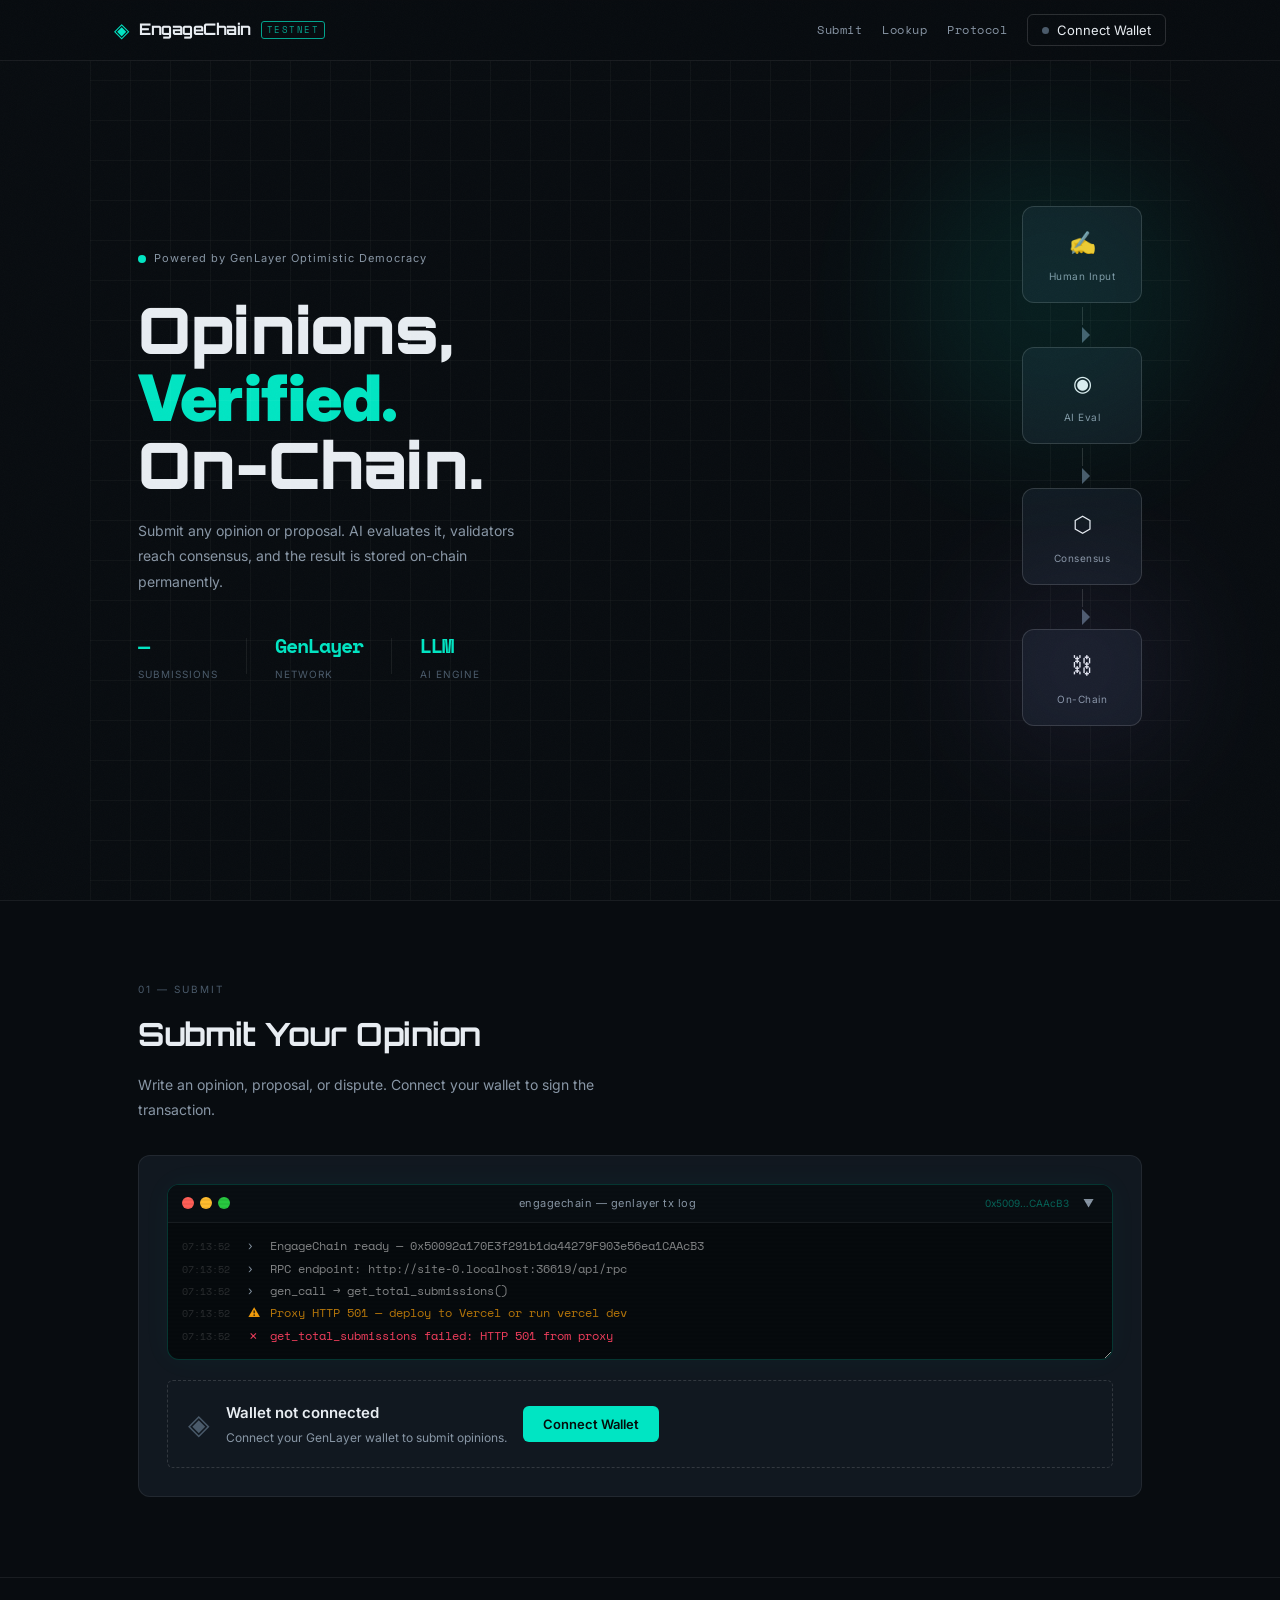
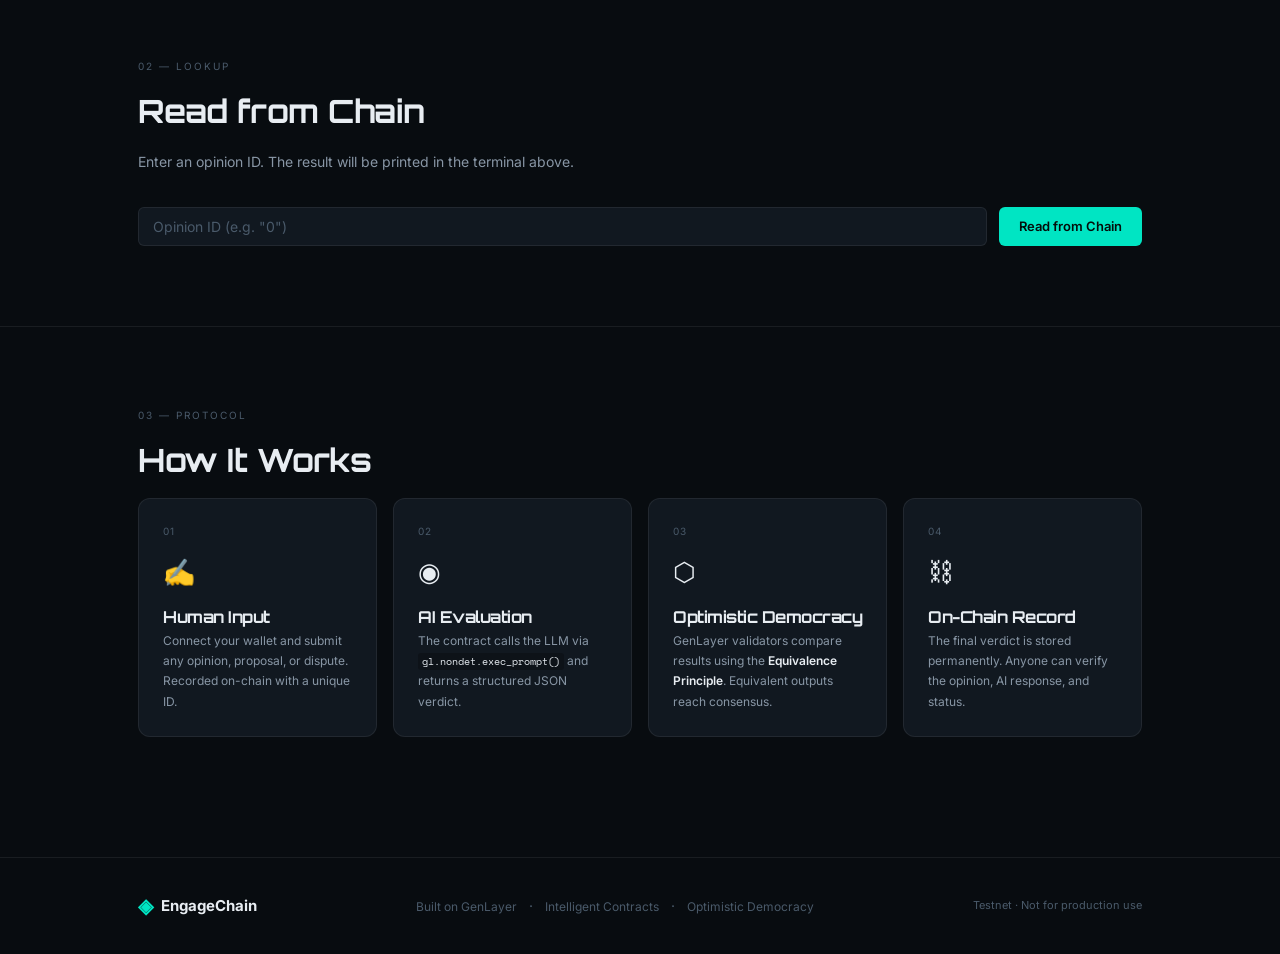
==== index.html @ 886e3795 "proof1 proo1" ====
<!DOCTYPE html>
<html lang="en">
<head>
  <meta charset="UTF-8" />
  <meta name="viewport" content="width=device-width, initial-scale=1.0" />
  <title>EngageChain — AI-Native Opinion Protocol</title>
  <link rel="preconnect" href="https://fonts.googleapis.com" />
  <link rel="preconnect" href="https://fonts.gstatic.com" crossorigin />
  <link href="https://fonts.googleapis.com/css2?family=Orbitron:wght@400;600;700;900&family=Inter:wght@400;500;600;700&family=Space+Mono:wght@400;700&display=swap" rel="stylesheet" />
  <link rel="stylesheet" href="styles.css" />
</head>
<body>

  <div class="noise"></div>

  <!-- ══ WALLET MODAL ════════════════════════════════════════════════════════ -->
  <div class="modal-overlay hidden" id="wallet-modal">
    <div class="modal">
      <div class="modal-header">
        <span class="modal-icon">◈</span>
        <h2 class="modal-title">Connect Wallet</h2>
        <p class="modal-sub">Choose how to connect to GenLayer studionet.</p>
      </div>
      <div class="modal-body">
        <div class="wallet-option" id="modal-auto-btn" onclick="connectAuto()" tabindex="0" role="button">
          <div class="wallet-option-icon">⚡</div>
          <div class="wallet-option-info">
            <div class="wallet-option-title">Auto Connect</div>
            <div class="wallet-option-desc">Instant testnet wallet — no setup. Auto-funded on studionet.</div>
          </div>
          <div class="wallet-option-arrow">→</div>
        </div>
        <div class="wallet-divider"><span>or</span></div>
        <div class="wallet-option" id="modal-mm-btn" onclick="connectMetaMask()" tabindex="0" role="button">
          <div class="wallet-option-icon">🦊</div>
          <div class="wallet-option-info">
            <div class="wallet-option-title">MetaMask</div>
            <div class="wallet-option-desc">Connect your MetaMask wallet via browser extension (EIP-1193).</div>
          </div>
          <div class="wallet-option-arrow">→</div>
        </div>
      </div>
      <div class="modal-footer">
        <button class="btn-ghost" onclick="closeModal()">Cancel</button>
      </div>
    </div>
  </div>

  <!-- ══ HEADER ═══════════════════════════════════════════════════════════════ -->
  <header class="header">
    <div class="header-inner">
      <div class="logo">
        <span class="logo-mark">◈</span>
        <span class="logo-text">EngageChain</span>
        <span class="logo-tag">TESTNET</span>
      </div>
      <nav class="nav">
        <a href="#submit"  class="nav-link">Submit</a>
        <a href="#lookup"  class="nav-link">Lookup</a>
        <a href="#about"   class="nav-link">Protocol</a>
        <button class="btn-connect" onclick="openModal()">
          <span class="btn-dot" id="connect-dot"></span>
          <span id="connect-label">Connect Wallet</span>
        </button>
        <button class="btn-disconnect hidden" id="btn-disconnect" onclick="disconnectWallet()">
          ✕ Disconnect
        </button>
      </nav>
    </div>
  </header>

  <!-- ══ HERO ══════════════════════════════════════════════════════════════════ -->
  <section class="hero">
    <div class="hero-grid"></div>
    <div class="hero-content">
      <div class="hero-eyebrow">
        <span class="pulse-dot"></span> Powered by GenLayer Optimistic Democracy
      </div>
      <h1 class="hero-title">
        Opinions,<br/>
        <span class="hero-accent">Verified.</span><br/>
        On-Chain.
      </h1>
      <p class="hero-desc">
        Submit any opinion or proposal. AI evaluates it, validators
        reach consensus, and the result is stored on-chain permanently.
      </p>
      <div class="hero-stats">
        <div class="stat">
          <span class="stat-num" id="stat-total">—</span>
          <span class="stat-label">Submissions</span>
        </div>
        <div class="stat-divider"></div>
        <div class="stat">
          <span class="stat-num">GenLayer</span>
          <span class="stat-label">Network</span>
        </div>
        <div class="stat-divider"></div>
        <div class="stat">
          <span class="stat-num">LLM</span>
          <span class="stat-label">AI Engine</span>
        </div>
      </div>
    </div>
    <div class="hero-visual">
      <div class="orb orb-1"></div>
      <div class="orb orb-2"></div>
      <div class="flow-diagram">
        <div class="flow-node">
          <span class="fn-icon">✍</span>
          <span class="fn-label">Human Input</span>
        </div>
        <div class="flow-arrow">
          <span class="flow-line"></span>
          <svg width="16" height="16" viewBox="0 0 16 16"><path d="M8 0l8 8-8 8V0z" fill="currentColor"/></svg>
        </div>
        <div class="flow-node">
          <span class="fn-icon">◉</span>
          <span class="fn-label">AI Eval</span>
        </div>
        <div class="flow-arrow">
          <span class="flow-line"></span>
          <svg width="16" height="16" viewBox="0 0 16 16"><path d="M8 0l8 8-8 8V0z" fill="currentColor"/></svg>
        </div>
        <div class="flow-node">
          <span class="fn-icon">⬡</span>
          <span class="fn-label">Consensus</span>
        </div>
        <div class="flow-arrow">
          <span class="flow-line"></span>
          <svg width="16" height="16" viewBox="0 0 16 16"><path d="M8 0l8 8-8 8V0z" fill="currentColor"/></svg>
        </div>
        <div class="flow-node">
          <span class="fn-icon">⛓</span>
          <span class="fn-label">On-Chain</span>
        </div>
      </div>
    </div>
  </section>

  <!-- ══ SUBMIT ════════════════════════════════════════════════════════════════ -->
  <section class="submit-section" id="submit">
    <div class="section-container">
      <div class="section-label">01 — SUBMIT</div>
      <h2 class="section-title">Submit Your Opinion</h2>
      <p class="section-sub">Write an opinion, proposal, or dispute. Connect your wallet to sign the transaction.</p>

      <div class="submit-card">
        <div class="submit-card-inner">

          <!-- ── TERMINAL — above the text input ── -->
          <div class="terminal-panel" id="terminal-panel">
            <div class="term-header" onclick="toggleTerminal()" style="cursor:pointer">
              <div class="term-dots">
                <span class="term-dot td-red"></span>
                <span class="term-dot td-yellow"></span>
                <span class="term-dot td-green"></span>
              </div>
              <div class="term-title">engagechain — genlayer tx log</div>
              <div class="term-right">
                <span class="term-contract">0x5009…CAAcB3</span>
                <button class="term-toggle-btn" id="term-toggle" title="Toggle terminal">
                  <span id="term-chevron">▼</span>
                </button>
              </div>
            </div>
            <div class="term-body" id="term-body">
              <!-- Seeded by app.js on DOMContentLoaded -->
            </div>
          </div>
          <!-- ── END TERMINAL ── -->

          <!-- Not connected -->
          <div id="not-connected-msg" class="not-connected">
            <span class="nc-icon">◈</span>
            <div>
              <div class="nc-title">Wallet not connected</div>
              <div class="nc-sub">Connect your GenLayer wallet to submit opinions.</div>
            </div>
            <button class="btn-primary" onclick="openModal()">Connect Wallet</button>
          </div>

          <!-- Connected form -->
          <div id="connected-form" class="hidden">
            <div class="connected-indicator">
              <span class="dot-green"></span>
              <span id="connected-addr">—</span>
            </div>

            <div class="field-group">
              <label class="field-label">
                <span>Your Opinion / Proposal</span>
                <span class="char-count" id="char-count">0 / 2000</span>
              </label>
              <textarea
                id="opinion-text"
                class="opinion-textarea"
                placeholder="Write your opinion, proposal, or dispute here…"
                maxlength="2000"
                rows="5"
                oninput="updateCharCount()"
              ></textarea>
            </div>

            <div class="submit-meta">
              <div class="meta-item">
                <span class="meta-dot dot-pending"></span>
                <span>pending → evaluated → finalized</span>
              </div>
              <div class="meta-item">
                <span class="meta-icon">◉</span>
                <span>LLM analysis included</span>
              </div>
            </div>

            <div class="submit-actions">
              <button class="btn-primary" onclick="submitOpinion()">
                <span class="btn-spinner hidden" id="submit-spinner">⟳</span>
                <span id="submit-label">Submit to GenLayer</span>
              </button>
            </div>
          </div>

          <!-- Submit result -->
          <div class="submit-result hidden" id="submit-result">
            <div class="result-header">
              <span class="result-icon">✓</span>
              <span>Opinion submitted · ID: <strong id="result-id">—</strong></span>
            </div>
            <div class="result-row">
              <span class="result-key">Status</span>
              <span class="status-badge status-pending" id="result-status">pending</span>
            </div>
            <div class="result-row">
              <span class="result-key">Tx Hash</span>
              <span class="result-val monospace small" id="result-tx">—</span>
            </div>
            <button class="btn-secondary mt-8" onclick="evaluateOpinion()">
              <span class="btn-spinner hidden" id="eval-spinner">⟳</span>
              <span id="eval-label">▶ Evaluate with AI</span>
            </button>
          </div>

          <!-- AI result -->
          <div class="ai-result hidden" id="ai-result">
            <div class="ai-result-header">
              <span class="ai-badge">◉ AI Response</span>
              <span class="ai-badge-consensus">⬡ Consensus reached</span>
            </div>
            <div class="ai-body">
              <div class="ai-field"><span class="ai-key">Summary</span><span class="ai-val" id="ai-summary">—</span></div>
              <div class="ai-field"><span class="ai-key">Sentiment</span><span class="ai-val" id="ai-sentiment">—</span></div>
              <div class="ai-field"><span class="ai-key">Category</span><span class="ai-val" id="ai-category">—</span></div>
              <div class="ai-field"><span class="ai-key">Key Points</span><ul class="ai-list" id="ai-points"></ul></div>
              <div class="ai-field"><span class="ai-key">Recommendation</span><span class="ai-val ai-rec" id="ai-recommendation">—</span></div>
              <div class="ai-field">
                <span class="ai-key">Confidence</span>
                <div class="confidence-bar-wrap">
                  <div class="confidence-bar" id="confidence-bar"></div>
                  <span class="confidence-val" id="confidence-val">—</span>
                </div>
              </div>
            </div>
            <button class="btn-primary mt-8" onclick="finalizeOpinion()">
              <span class="btn-spinner hidden" id="final-spinner">⟳</span>
              <span id="final-label">⬡ Finalize on-chain</span>
            </button>
          </div>

          <!-- Finalized -->
          <div class="finalized-banner hidden" id="finalized-banner">
            <span class="fin-icon">⛓</span>
            <div>
              <div class="fin-title">Opinion Finalized</div>
              <div class="fin-sub">Consensus verdict recorded on-chain via Optimistic Democracy.</div>
            </div>
          </div>

        </div>
      </div>
    </div>
  </section>

  <!-- ══ LOOKUP ════════════════════════════════════════════════════════════════ -->
  <section class="lookup-section" id="lookup">
    <div class="section-container">
      <div class="section-label">02 — LOOKUP</div>
      <h2 class="section-title">Read from Chain</h2>
      <p class="section-sub">Enter an opinion ID. The result will be printed in the terminal above.</p>
      <div class="lookup-row">
        <input type="text" id="lookup-id" class="lookup-input" placeholder='Opinion ID (e.g. "0")' />
        <button class="btn-primary" onclick="lookupOpinion()">
          <span class="btn-spinner hidden" id="lookup-spinner">⟳</span>
          <span id="lookup-label">Read from Chain</span>
        </button>
      </div>
    </div>
  </section>

  <!-- ══ PROTOCOL ══════════════════════════════════════════════════════════════ -->
  <section class="about-section" id="about">
    <div class="section-container">
      <div class="section-label">03 — PROTOCOL</div>
      <h2 class="section-title">How It Works</h2>
      <div class="protocol-grid">
        <div class="protocol-card">
          <div class="pc-num">01</div><div class="pc-icon">✍</div>
          <h3 class="pc-title">Human Input</h3>
          <p class="pc-desc">Connect your wallet and submit any opinion, proposal, or dispute. Recorded on-chain with a unique ID.</p>
        </div>
        <div class="protocol-card">
          <div class="pc-num">02</div><div class="pc-icon">◉</div>
          <h3 class="pc-title">AI Evaluation</h3>
          <p class="pc-desc">The contract calls the LLM via <code>gl.nondet.exec_prompt()</code> and returns a structured JSON verdict.</p>
        </div>
        <div class="protocol-card">
          <div class="pc-num">03</div><div class="pc-icon">⬡</div>
          <h3 class="pc-title">Optimistic Democracy</h3>
          <p class="pc-desc">GenLayer validators compare results using the <em>Equivalence Principle</em>. Equivalent outputs reach consensus.</p>
        </div>
        <div class="protocol-card">
          <div class="pc-num">04</div><div class="pc-icon">⛓</div>
          <h3 class="pc-title">On-Chain Record</h3>
          <p class="pc-desc">The final verdict is stored permanently. Anyone can verify the opinion, AI response, and status.</p>
        </div>
      </div>
    </div>
  </section>

  <!-- ══ FOOTER ════════════════════════════════════════════════════════════════ -->
  <footer class="footer">
    <div class="footer-inner">
      <div class="footer-logo"><span class="logo-mark">◈</span> EngageChain</div>
      <div class="footer-links">
        <span class="footer-item">Built on GenLayer</span>
        <span class="footer-sep">·</span>
        <span class="footer-item">Intelligent Contracts</span>
        <span class="footer-sep">·</span>
        <span class="footer-item">Optimistic Democracy</span>
      </div>
      <div class="footer-note">Testnet · Not for production use</div>
    </div>
  </footer>

  <script src="app.js"></script>
</body>
</html>
---- styles.css ----
/* ══════════════════════════════════════════════════════
   EngageChain — Styles
   Headings : Orbitron
   Body      : Inter
   Code/data : Space Mono
   Accent    : #00e5c3 (teal)
══════════════════════════════════════════════════════ */

@import url('https://fonts.googleapis.com/css2?family=Orbitron:wght@400;600;700;900&family=Inter:wght@400;500;600;700&family=Space+Mono:wght@400;700&display=swap');

:root {
  --bg:          #080c10;
  --bg-2:        #0d1218;
  --bg-card:     #111820;
  --bg-card-2:   #161f28;
  --border:      rgba(255,255,255,.07);
  --border-hi:   rgba(255,255,255,.14);
  --accent:      #00e5c3;
  --accent-2:    #0af;
  --accent-ai:   #a78bfa;
  --accent-warn: #f59e0b;
  --text:        #e8edf2;
  --text-muted:  #8896a5;
  --text-dim:    #4a5a6a;
  --green:       #22d3a0;
  --red:         #f43f5e;
  --orbitron:    'Orbitron', sans-serif;
  --inter:       'Inter', sans-serif;
  --mono:        'Space Mono', monospace;
  --radius:      6px;
  --radius-lg:   12px;
  --shadow:      0 4px 32px rgba(0,0,0,.5);
}

/* ── Reset ──────────────────────────────────────────── */
*, *::before, *::after { box-sizing: border-box; margin: 0; padding: 0; }
html { scroll-behavior: smooth; }

body {
  background: var(--bg);
  color: var(--text);
  font-family: var(--inter);
  font-size: 14px;
  line-height: 1.6;
  min-height: 100vh;
  overflow-x: hidden;
}

/* Typography — Orbitron for headings */
h1, h2, h3,
.hero-title,
.section-title,
.modal-title,
.pc-title,
.logo-text {
  font-family: var(--orbitron) !important;
  letter-spacing: -.5px;
}

p, span, button, a, label, li, div {
  font-family: var(--inter);
}

/* Override monospace elements to keep Space Mono */
code, .mono, .monospace, .result-val,
.term-body, .term-line, .term-ts, .term-msg,
.stat-num, .logo-tag, .nav-link,
.char-count, .field-label,
.meta-item, .ai-key, .lc-key {
  font-family: var(--mono) !important;
}

/* ── Noise overlay ─────────────────────────────────── */
.noise {
  pointer-events: none;
  position: fixed;
  inset: 0;
  z-index: 999;
  opacity: .025;
  background-image: url("data:image/svg+xml,%3Csvg viewBox='0 0 256 256' xmlns='http://www.w3.org/2000/svg'%3E%3Cfilter id='n'%3E%3CfeTurbulence type='fractalNoise' baseFrequency='.9' numOctaves='4' stitchTiles='stitch'/%3E%3C/filter%3E%3Crect width='100%25' height='100%25' filter='url(%23n)'/%3E%3C/svg%3E");
  background-size: 200px;
}

/* ── Header ────────────────────────────────────────── */
.header {
  position: fixed; top: 0; left: 0; right: 0;
  z-index: 100;
  border-bottom: 1px solid var(--border);
  background: rgba(8,12,16,.9);
  backdrop-filter: blur(16px);
}
.header-inner {
  max-width: 1100px; margin: 0 auto; padding: 0 24px;
  height: 60px; display: flex; align-items: center; justify-content: space-between;
}
.logo { display: flex; align-items: center; gap: 10px; }
.logo-mark { font-size: 20px; color: var(--accent); }
.logo-text { font-weight: 700; font-size: 16px; }
.logo-tag {
  font-size: 9px; letter-spacing: 1.5px; color: var(--accent);
  border: 1px solid var(--accent); padding: 1px 5px; border-radius: 3px; opacity: .7;
}
.nav { display: flex; align-items: center; gap: 20px; }
.nav-link {
  font-size: 12px; color: var(--text-muted); text-decoration: none;
  letter-spacing: .5px; transition: color .2s;
}
.nav-link:hover { color: var(--accent); }

.btn-connect {
  display: flex; align-items: center; gap: 8px;
  background: transparent; border: 1px solid var(--border-hi);
  color: var(--text); font-family: var(--inter); font-size: 13px;
  padding: 7px 14px; border-radius: var(--radius);
  cursor: pointer; transition: border-color .2s, background .2s;
}
.btn-connect:hover { border-color: var(--accent); background: rgba(0,229,195,.05); }
.btn-dot {
  width: 7px; height: 7px; border-radius: 50%;
  background: var(--text-dim); transition: background .3s;
}

.btn-disconnect {
  display: flex; align-items: center; gap: 6px;
  background: transparent; border: 1px solid rgba(244,63,94,.4);
  color: #f43f5e; font-family: var(--inter); font-size: 12px;
  padding: 6px 12px; border-radius: var(--radius);
  cursor: pointer; transition: background .2s, border-color .2s;
}
.btn-disconnect:hover { background: rgba(244,63,94,.1); border-color: #f43f5e; }

/* ── Hero ───────────────────────────────────────────── */
.hero {
  min-height: 100vh; display: flex; align-items: center;
  justify-content: space-between; gap: 48px;
  padding: 80px 48px 48px; max-width: 1100px; margin: 0 auto; position: relative;
}
.hero-grid {
  position: absolute; inset: 0;
  background-image:
    linear-gradient(rgba(255,255,255,.03) 1px, transparent 1px),
    linear-gradient(90deg, rgba(255,255,255,.03) 1px, transparent 1px);
  background-size: 40px 40px; pointer-events: none;
}
.hero-content { flex: 1; max-width: 520px; }
.hero-eyebrow {
  display: flex; align-items: center; gap: 8px;
  font-size: 11px; letter-spacing: 1px;
  color: var(--text-muted); margin-bottom: 28px;
}
.pulse-dot {
  width: 8px; height: 8px; border-radius: 50%;
  background: var(--accent); animation: pulse 2s ease-in-out infinite;
}
@keyframes pulse {
  0%,100% { box-shadow: 0 0 0 0 rgba(0,229,195,.4); }
  50%      { box-shadow: 0 0 0 8px rgba(0,229,195,0); }
}
.hero-title {
  font-weight: 900; font-size: clamp(36px, 5.5vw, 64px);
  line-height: 1.05; margin-bottom: 20px;
}
.hero-accent { color: var(--accent); }
.hero-desc {
  font-size: 14px; color: var(--text-muted);
  line-height: 1.8; margin-bottom: 36px; max-width: 400px;
}
.hero-stats { display: flex; align-items: center; gap: 28px; }
.stat { display: flex; flex-direction: column; gap: 4px; }
.stat-num  { font-size: 20px; font-weight: 700; color: var(--accent); letter-spacing: -1px; }
.stat-label { font-size: 10px; letter-spacing: 1px; color: var(--text-dim); text-transform: uppercase; }
.stat-divider { width: 1px; height: 36px; background: var(--border); }

.hero-visual { flex: 0 0 auto; position: relative; display: flex; align-items: center; justify-content: center; }
.orb { position: absolute; border-radius: 50%; filter: blur(60px); opacity: .08; pointer-events: none; }
.orb-1 { width: 300px; height: 300px; background: var(--accent); top: -60px; right: -60px; }
.orb-2 { width: 200px; height: 200px; background: var(--accent-ai); bottom: -40px; left: -40px; }

.flow-diagram { display: flex; flex-direction: column; align-items: center; }
.flow-node {
  display: flex; flex-direction: column; align-items: center; gap: 8px;
  padding: 18px 22px; border: 1px solid var(--border-hi);
  border-radius: var(--radius-lg); background: var(--bg-card);
  min-width: 120px; text-align: center; transition: border-color .2s;
}
.flow-node:hover { border-color: var(--accent); }
.fn-icon  { font-size: 22px; }
.fn-label { font-size: 10px; letter-spacing: .5px; color: var(--text-muted); }
.flow-arrow { display: flex; flex-direction: column; align-items: center; gap: 2px; color: var(--text-dim); padding: 4px 0; }
.flow-line  { display: block; width: 1px; height: 18px; background: var(--border-hi); }

/* ── Section scaffolding ──────────────────────────── */
.submit-section, .lookup-section, .about-section {
  padding: 80px 0; border-top: 1px solid var(--border);
}
.section-container { max-width: 1100px; margin: 0 auto; padding: 0 48px; }
.section-label {
  font-size: 10px; letter-spacing: 2px;
  color: var(--text-dim); margin-bottom: 12px;
}
.section-title { font-weight: 700; font-size: 32px; margin-bottom: 12px; }
.section-sub {
  font-size: 14px; color: var(--text-muted);
  margin-bottom: 32px; max-width: 500px; line-height: 1.8;
}

/* ── Submit card ──────────────────────────────────── */
.submit-card {
  border: 1px solid var(--border);
  border-radius: var(--radius-lg);
  background: var(--bg-card); overflow: hidden;
}
.submit-card-inner { padding: 28px; display: flex; flex-direction: column; gap: 20px; }

/* Not connected */
.not-connected {
  display: flex; align-items: center; gap: 16px;
  padding: 20px; border: 1px dashed var(--border-hi);
  border-radius: var(--radius); flex-wrap: wrap;
}
.nc-icon  { font-size: 28px; color: var(--text-dim); }
.nc-title { font-weight: 600; font-size: 15px; margin-bottom: 3px; }
.nc-sub   { font-size: 12px; color: var(--text-muted); }

/* Connected indicator */
.connected-indicator {
  display: flex; align-items: center; gap: 8px;
  font-size: 12px; color: var(--text-muted);
  padding: 8px 12px;
  background: rgba(0,229,195,.05);
  border: 1px solid rgba(0,229,195,.2);
  border-radius: var(--radius);
}
.dot-green {
  width: 8px; height: 8px; border-radius: 50%;
  background: var(--accent); box-shadow: 0 0 6px var(--accent); flex-shrink: 0;
}
#connected-addr { color: var(--accent); font-size: 12px; }

/* Field */
.field-group { display: flex; flex-direction: column; gap: 8px; }
.field-label {
  display: flex; justify-content: space-between;
  font-size: 11px; color: var(--text-muted); letter-spacing: .3px;
}
.char-count { color: var(--text-dim); }
.opinion-textarea {
  background: var(--bg-2); border: 1px solid var(--border);
  border-radius: var(--radius); color: var(--text);
  font-family: var(--inter); font-size: 14px;
  padding: 12px; resize: vertical; line-height: 1.7;
  transition: border-color .2s; width: 100%;
}
.opinion-textarea::placeholder { color: var(--text-dim); }
.opinion-textarea:focus { outline: none; border-color: var(--border-hi); }

/* Submit meta */
.submit-meta { display: flex; flex-direction: column; gap: 6px; }
.meta-item   { display: flex; align-items: center; gap: 8px; font-size: 12px; color: var(--text-dim); }
.meta-dot    { width: 6px; height: 6px; border-radius: 50%; }
.dot-pending { background: var(--text-dim); }
.meta-icon   { font-size: 12px; }

.submit-actions { display: flex; gap: 12px; flex-wrap: wrap; }

/* Buttons */
.btn-primary {
  display: inline-flex; align-items: center; gap: 8px;
  background: var(--accent); color: #040d0b;
  border: none; border-radius: var(--radius);
  font-family: var(--inter); font-size: 13px; font-weight: 600;
  padding: 10px 20px; cursor: pointer;
  transition: opacity .2s, transform .1s;
}
.btn-primary:hover   { opacity: .88; }
.btn-primary:active  { transform: scale(.98); }
.btn-primary:disabled { opacity: .4; cursor: not-allowed; }

.btn-secondary {
  display: inline-flex; align-items: center; gap: 8px;
  background: transparent; color: var(--text);
  border: 1px solid var(--border-hi); border-radius: var(--radius);
  font-family: var(--inter); font-size: 13px;
  padding: 10px 20px; cursor: pointer;
  transition: border-color .2s, background .2s;
}
.btn-secondary:hover    { border-color: var(--accent); background: rgba(0,229,195,.04); }
.btn-secondary:disabled { opacity: .4; cursor: not-allowed; }

.btn-ghost {
  background: transparent; color: var(--text-muted); border: none;
  font-family: var(--inter); font-size: 13px;
  padding: 10px 16px; cursor: pointer; transition: color .2s;
}
.btn-ghost:hover { color: var(--text); }

.btn-spinner { display: inline-block; animation: spin .7s linear infinite; }
@keyframes spin { to { transform: rotate(360deg); } }

/* Submit result */
.submit-result { border: 1px solid var(--border); border-radius: var(--radius); padding: 16px; background: var(--bg-2); }
.result-header { display: flex; align-items: center; gap: 10px; font-size: 13px; margin-bottom: 12px; }
.result-icon   { color: var(--accent); font-size: 16px; }
.result-row {
  display: flex; align-items: center; gap: 12px;
  padding: 6px 0; border-bottom: 1px solid var(--border);
  font-size: 12px;
}
.result-row:last-of-type { border-bottom: none; }
.result-key { color: var(--text-dim); min-width: 70px; }
.result-val { color: var(--text-muted); }
.monospace, .small { font-size: 11px; }
.mt-8 { margin-top: 8px; }

/* Status badges */
.status-badge {
  font-family: var(--mono); font-size: 10px; letter-spacing: .8px;
  padding: 2px 8px; border-radius: 3px; text-transform: uppercase; font-weight: 700;
}
.status-pending   { background: rgba(255,255,255,.06); color: #8896a5; border: 1px solid rgba(255,255,255,.1); }
.status-evaluated { background: rgba(167,139,250,.1);  color: #a78bfa; border: 1px solid rgba(167,139,250,.3); }
.status-finalized { background: rgba(0,229,195,.1);    color: var(--accent); border: 1px solid rgba(0,229,195,.3); }

/* AI result */
.ai-result { border: 1px solid var(--border-hi); border-radius: var(--radius); overflow: hidden; }
.ai-result-header {
  display: flex; align-items: center; gap: 10px;
  padding: 12px 16px; background: rgba(255,255,255,.03);
  border-bottom: 1px solid var(--border);
}
.ai-badge, .ai-badge-consensus {
  font-size: 10px; letter-spacing: .5px; padding: 3px 8px;
  border-radius: 3px; font-weight: 700;
}
.ai-badge           { background: rgba(167,139,250,.15); color: var(--accent-ai); }
.ai-badge-consensus { background: rgba(0,229,195,.1);   color: var(--accent); }

.ai-body { padding: 16px; display: flex; flex-direction: column; gap: 10px; }
.ai-field { display: flex; gap: 12px; align-items: baseline; }
.ai-key   { font-size: 10px; letter-spacing: .5px; color: var(--text-dim); min-width: 110px; flex-shrink: 0; text-transform: uppercase; }
.ai-val   { font-size: 13px; color: var(--text-muted); line-height: 1.6; }
.ai-rec   { color: var(--text); font-weight: 600; }
.ai-list  { list-style: none; display: flex; flex-direction: column; gap: 4px; }
.ai-list li { font-size: 13px; color: var(--text-muted); padding-left: 12px; position: relative; }
.ai-list li::before { content: '›'; position: absolute; left: 0; color: var(--text-dim); }

.confidence-bar-wrap { flex: 1; display: flex; align-items: center; gap: 10px; }
.confidence-bar-wrap > .confidence-bar {
  height: 3px; background: var(--accent); border-radius: 2px;
  transition: width .8s ease; max-width: 200px;
}
.confidence-val { font-size: 11px; color: var(--text-muted); }

/* Finalized banner */
.finalized-banner {
  display: flex; align-items: center; gap: 16px;
  padding: 16px; border: 1px solid rgba(0,229,195,.3);
  border-radius: var(--radius); background: rgba(0,229,195,.05);
}
.fin-icon  { font-size: 28px; flex-shrink: 0; }
.fin-title { font-weight: 700; font-size: 15px; margin-bottom: 4px; }
.fin-sub   { font-size: 12px; color: var(--text-muted); }

/* ══ TERMINAL ══════════════════════════════════════════ */
.terminal-panel {
  border: 1px solid rgba(0,229,195,.2);
  border-radius: var(--radius-lg);
  overflow: hidden;
  background: #060a0d;
  box-shadow: 0 0 30px rgba(0,229,195,.04);
  position: relative;
}
.term-header {
  display: flex; align-items: center; gap: 10px;
  padding: 10px 14px; background: #090e12;
  border-bottom: 1px solid rgba(255,255,255,.06);
  user-select: none;
}
.term-header:hover { background: #0c1219; }
.term-dots  { display: flex; gap: 6px; flex-shrink: 0; }
.term-dot   { width: 12px; height: 12px; border-radius: 50%; }
.td-red     { background: #ff5f57; }
.td-yellow  { background: #febc2e; }
.td-green   { background: #28c840; }
.term-title { flex: 1; font-size: 11px; color: var(--text-muted); letter-spacing: .5px; text-align: center; }
.term-right { display: flex; align-items: center; gap: 10px; }
.term-contract { font-size: 10px; color: rgba(0,229,195,.4); }
.term-toggle-btn {
  background: transparent; border: none; cursor: pointer;
  color: var(--text-muted); font-size: 11px; padding: 0 4px;
  transition: color .2s; line-height: 1;
}
.term-toggle-btn:hover { color: var(--accent); }

.term-body {
  padding: 12px 14px;
  overflow-y: auto;
  min-height: 120px;
  max-height: 240px;
  font-size: 12px; line-height: 1.7;
  scroll-behavior: smooth;
  resize: vertical;   /* user can drag to resize */
}
.term-body::-webkit-scrollbar { width: 4px; }
.term-body::-webkit-scrollbar-thumb { background: rgba(0,229,195,.2); border-radius: 2px; }

.term-line {
  display: flex; align-items: baseline; gap: 8px; padding: 1px 0;
  animation: termIn .15s ease forwards; opacity: 0;
}
@keyframes termIn {
  from { opacity: 0; transform: translateX(-4px); }
  to   { opacity: 1; transform: none; }
}
.term-ts   { color: rgba(255,255,255,.15); font-size: 10px; min-width: 58px; flex-shrink: 0; }
.term-icon { font-size: 12px; flex-shrink: 0; min-width: 14px; }
.term-msg  { color: rgba(255,255,255,.5); flex: 1; word-break: break-all; }

.term-line--success .term-msg { color: var(--accent); }
.term-line--error   .term-msg { color: var(--red); }
.term-line--tx      .term-msg { color: var(--accent-ai); }
.term-line--ai      .term-msg { color: var(--accent-warn); }
.term-line--warn    .term-msg { color: var(--accent-warn); opacity: .75; }

.term-cursor { display: inline-block; animation: blink 1s step-end infinite; color: var(--accent); }
@keyframes blink { 0%,100%{opacity:1} 50%{opacity:0} }

/* Scanlines */
.terminal-panel::after {
  content: ''; position: absolute; inset: 0; pointer-events: none;
  border-radius: var(--radius-lg);
  background: repeating-linear-gradient(
    to bottom, transparent 0, transparent 2px,
    rgba(0,0,0,.05) 2px, rgba(0,0,0,.05) 4px
  );
}

/* ══ WALLET OPTION CARDS ══════════════════════════════ */
.wallet-option {
  display: flex; align-items: center; gap: 16px;
  padding: 16px 18px; border: 1px solid var(--border);
  border-radius: var(--radius); background: rgba(255,255,255,.02);
  cursor: pointer; user-select: none;
  transition: border-color .2s, background .2s, transform .15s;
}
.wallet-option:hover {
  border-color: var(--accent); background: rgba(0,229,195,.04);
  transform: translateY(-1px);
}
.wallet-option:active { transform: translateY(0); }
.wallet-option-icon  { font-size: 28px; flex-shrink: 0; width: 44px; text-align: center; }
.wallet-option-info  { flex: 1; }
.wallet-option-title { font-weight: 700; font-size: 15px; color: var(--text); margin-bottom: 3px; }
.wallet-option-desc  { font-size: 12px; color: var(--text-muted); line-height: 1.4; }
.wallet-option-arrow { font-size: 18px; color: var(--accent); opacity: 0; transition: opacity .2s, transform .2s; }
.wallet-option:hover .wallet-option-arrow { opacity: 1; transform: translateX(3px); }

.wallet-divider {
  display: flex; align-items: center; gap: 12px;
  color: var(--text-dim); font-size: 11px; margin: 2px 0;
}
.wallet-divider::before, .wallet-divider::after { content: ''; flex: 1; height: 1px; background: var(--border); }

/* ── Lookup ──────────────────────────────────────── */
.lookup-row  { display: flex; gap: 12px; flex-wrap: wrap; }
.lookup-input {
  flex: 1; min-width: 200px;
  background: var(--bg-card); border: 1px solid var(--border);
  border-radius: var(--radius); color: var(--text);
  font-family: var(--inter); font-size: 14px;
  padding: 10px 14px; transition: border-color .2s;
}
.lookup-input::placeholder { color: var(--text-dim); }
.lookup-input:focus { outline: none; border-color: var(--border-hi); }

/* ── Protocol grid ────────────────────────────────── */
.protocol-grid { display: grid; grid-template-columns: repeat(4,1fr); gap: 16px; }
@media (max-width: 768px) { .protocol-grid { grid-template-columns: repeat(2,1fr); } }
@media (max-width: 500px) { .protocol-grid { grid-template-columns: 1fr; } }

.protocol-card {
  border: 1px solid var(--border); border-radius: var(--radius-lg);
  background: var(--bg-card); padding: 24px;
  transition: border-color .2s, background .2s;
}
.protocol-card:hover { border-color: var(--border-hi); background: var(--bg-card-2); }
.pc-num  { font-size: 10px; color: var(--text-dim); margin-bottom: 12px; letter-spacing: 1px; }
.pc-icon { font-size: 26px; margin-bottom: 12px; display: block; }
.pc-desc { font-size: 12px; color: var(--text-muted); line-height: 1.7; }
.pc-desc code { background: var(--bg-2); padding: 1px 4px; border-radius: 3px; font-size: 10px; color: var(--text); }
.pc-desc em   { color: var(--text); font-style: normal; font-weight: 600; }

/* ── Modal ────────────────────────────────────────── */
.modal-overlay {
  position: fixed; inset: 0; z-index: 500;
  background: rgba(0,0,0,.8); backdrop-filter: blur(8px);
  display: flex; align-items: center; justify-content: center; padding: 20px;
}
.modal {
  background: var(--bg-card); border: 1px solid var(--border-hi);
  border-radius: var(--radius-lg); width: 100%; max-width: 420px;
  box-shadow: var(--shadow);
}
.modal-header {
  padding: 28px 28px 0; text-align: center;
  display: flex; flex-direction: column; align-items: center; gap: 10px;
}
.modal-icon  { font-size: 32px; color: var(--accent); }
.modal-sub   { font-size: 13px; color: var(--text-muted); line-height: 1.7; margin-top: 4px; }
.modal-body  { padding: 20px 28px; display: flex; flex-direction: column; gap: 10px; }
.modal-footer { padding: 0 28px 24px; display: flex; flex-direction: column; align-items: center; gap: 8px; }

/* ── Toast ────────────────────────────────────────── */
.toast {
  position: fixed; bottom: 24px; right: 24px; z-index: 999;
  font-size: 13px; padding: 12px 18px; border-radius: var(--radius);
  background: var(--bg-card-2); color: var(--text);
  border: 1px solid var(--border-hi); box-shadow: var(--shadow);
  animation: toastIn .2s ease; max-width: 320px;
}
@keyframes toastIn { from { opacity:0; transform:translateY(8px); } to { opacity:1; transform:none; } }
.toast-success { border-color: var(--accent); color: var(--accent); }
.toast-error   { border-color: var(--red);    color: var(--red); }

/* ── Footer ────────────────────────────────────────── */
.footer { border-top: 1px solid var(--border); padding: 32px 0; margin-top: 40px; }
.footer-inner {
  max-width: 1100px; margin: 0 auto; padding: 0 48px;
  display: flex; align-items: center; justify-content: space-between; flex-wrap: wrap; gap: 16px;
}
.footer-logo { display: flex; align-items: center; gap: 8px; font-weight: 700; font-size: 15px; }
.footer-links { display: flex; align-items: center; gap: 12px; }
.footer-item  { font-size: 12px; color: var(--text-dim); }
.footer-sep   { color: var(--text-dim); }
.footer-note  { font-size: 11px; color: var(--text-dim); }

/* ── Utilities ─────────────────────────────────────── */
.hidden { display: none !important; }

@media (max-width: 768px) {
  .hero { flex-direction: column; padding: 100px 24px 48px; }
  .hero-visual { display: none; }
  .section-container { padding: 0 24px; }
  .footer-inner { padding: 0 24px; flex-direction: column; align-items: flex-start; }
}
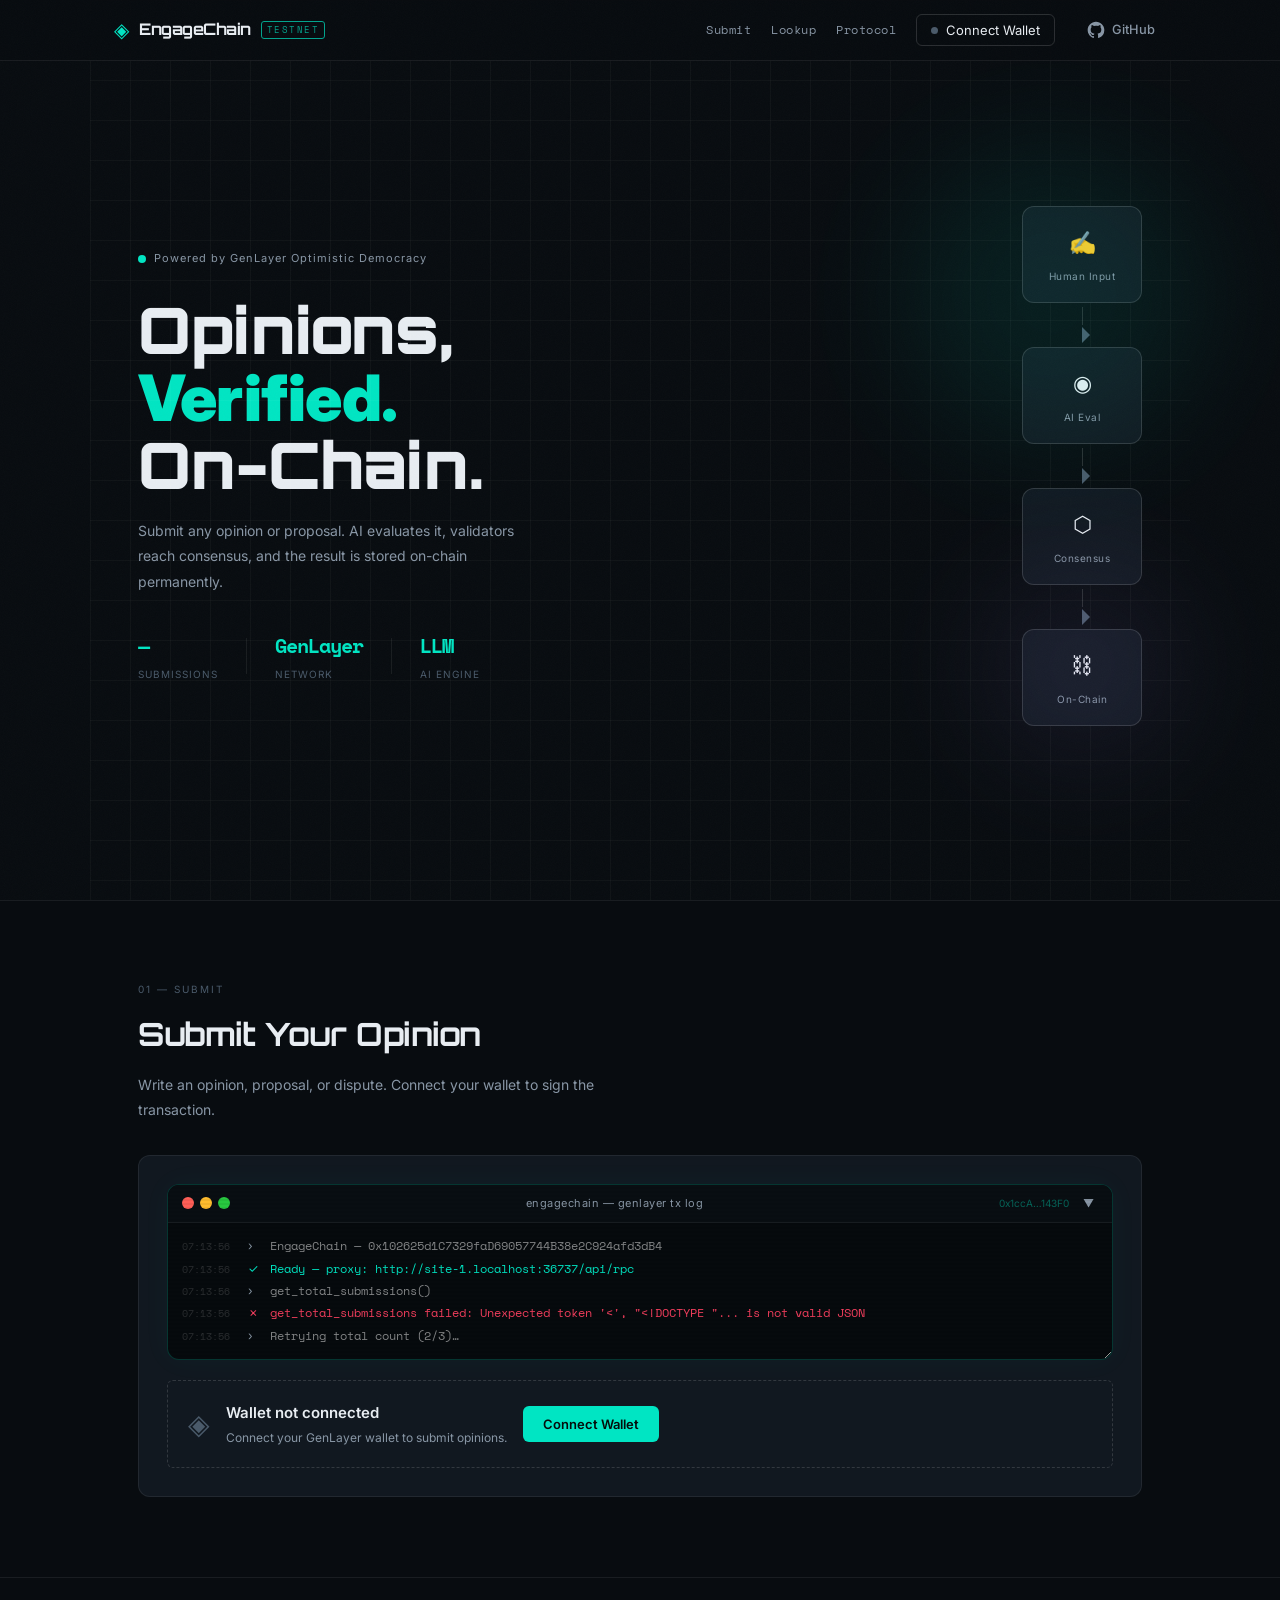
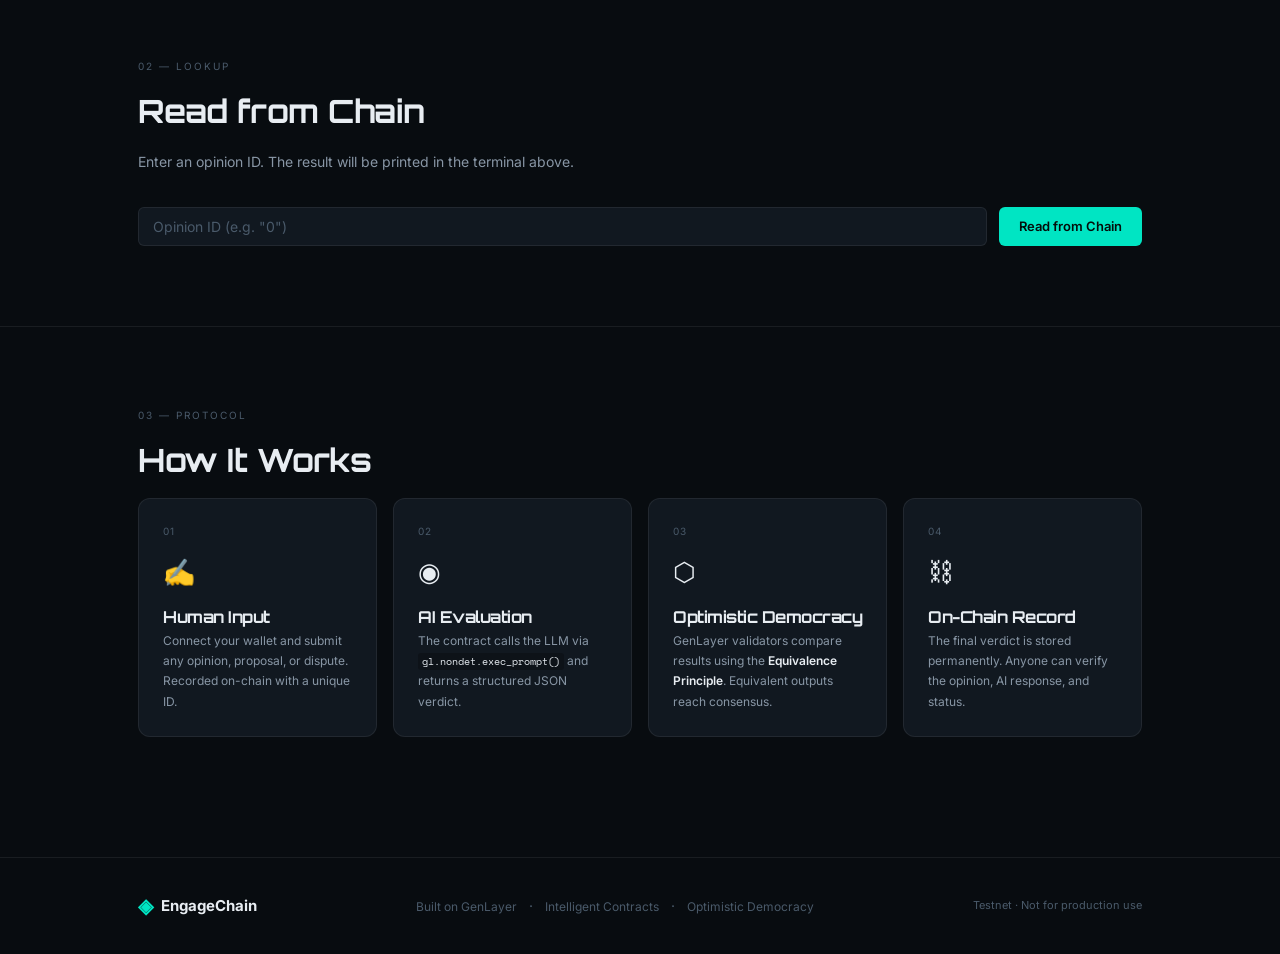
==== commit 4da5c659: "engagechain proxy engagechain final" ====
--- a/index.html
+++ b/index.html
@@ -8,6 +8,8 @@
   <link rel="preconnect" href="https://fonts.gstatic.com" crossorigin />
   <link href="https://fonts.googleapis.com/css2?family=Orbitron:wght@400;600;700;900&family=Inter:wght@400;500;600;700&family=Space+Mono:wght@400;700&display=swap" rel="stylesheet" />
   <link rel="stylesheet" href="styles.css" />
+  <!-- Favicon: EngageChain hexagon logo -->
+  <link rel="icon" type="image/svg+xml" href="favicon.svg" />
 </head>
 <body>
 
@@ -62,6 +64,12 @@
           <span class="btn-dot" id="connect-dot"></span>
           <span id="connect-label">Connect Wallet</span>
         </button>
+        <a href="https://github.com/Said1235/Engagechain.git" target="_blank" rel="noopener" class="nav-github" title="View on GitHub">
+          <svg width="20" height="20" viewBox="0 0 24 24" fill="currentColor" aria-hidden="true">
+            <path d="M12 2C6.477 2 2 6.484 2 12.017c0 4.425 2.865 8.18 6.839 9.504.5.092.682-.217.682-.483 0-.237-.008-.868-.013-1.703-2.782.605-3.369-1.343-3.369-1.343-.454-1.158-1.11-1.466-1.11-1.466-.908-.62.069-.608.069-.608 1.003.07 1.531 1.032 1.531 1.032.892 1.53 2.341 1.088 2.91.832.092-.647.35-1.088.636-1.338-2.22-.253-4.555-1.113-4.555-4.951 0-1.093.39-1.988 1.029-2.688-.103-.253-.446-1.272.098-2.65 0 0 .84-.27 2.75 1.026A9.564 9.564 0 0112 6.844c.85.004 1.705.115 2.504.337 1.909-1.296 2.747-1.027 2.747-1.027.546 1.379.202 2.398.1 2.651.64.7 1.028 1.595 1.028 2.688 0 3.848-2.339 4.695-4.566 4.943.359.309.678.92.678 1.855 0 1.338-.012 2.419-.012 2.747 0 .268.18.58.688.482A10.019 10.019 0 0022 12.017C22 6.484 17.522 2 12 2z"/>
+          </svg>
+          GitHub
+        </a>
         <button class="btn-disconnect hidden" id="btn-disconnect" onclick="disconnectWallet()">
           ✕ Disconnect
         </button>
@@ -158,7 +166,7 @@
               </div>
               <div class="term-title">engagechain — genlayer tx log</div>
               <div class="term-right">
-                <span class="term-contract">0x5009…CAAcB3</span>
+                <span class="term-contract">0x1ccA…143F0</span>
                 <button class="term-toggle-btn" id="term-toggle" title="Toggle terminal">
                   <span id="term-chevron">▼</span>
                 </button>
--- a/styles.css
+++ b/styles.css
@@ -543,3 +543,26 @@
   .section-container { padding: 0 24px; }
   .footer-inner { padding: 0 24px; flex-direction: column; align-items: flex-start; }
 }
+
+/* GitHub nav link */
+.nav-github {
+  display: inline-flex;
+  align-items: center;
+  gap: 6px;
+  color: var(--text-muted, #8896a5);
+  text-decoration: none;
+  font-size: 0.8rem;
+  font-family: 'Inter', sans-serif;
+  font-weight: 500;
+  padding: 6px 10px;
+  border-radius: 6px;
+  border: 1px solid transparent;
+  transition: color 0.2s, border-color 0.2s;
+}
+.nav-github:hover {
+  color: var(--accent, #00e5c3);
+  border-color: rgba(0,229,195,0.3);
+}
+.nav-github svg {
+  flex-shrink: 0;
+}
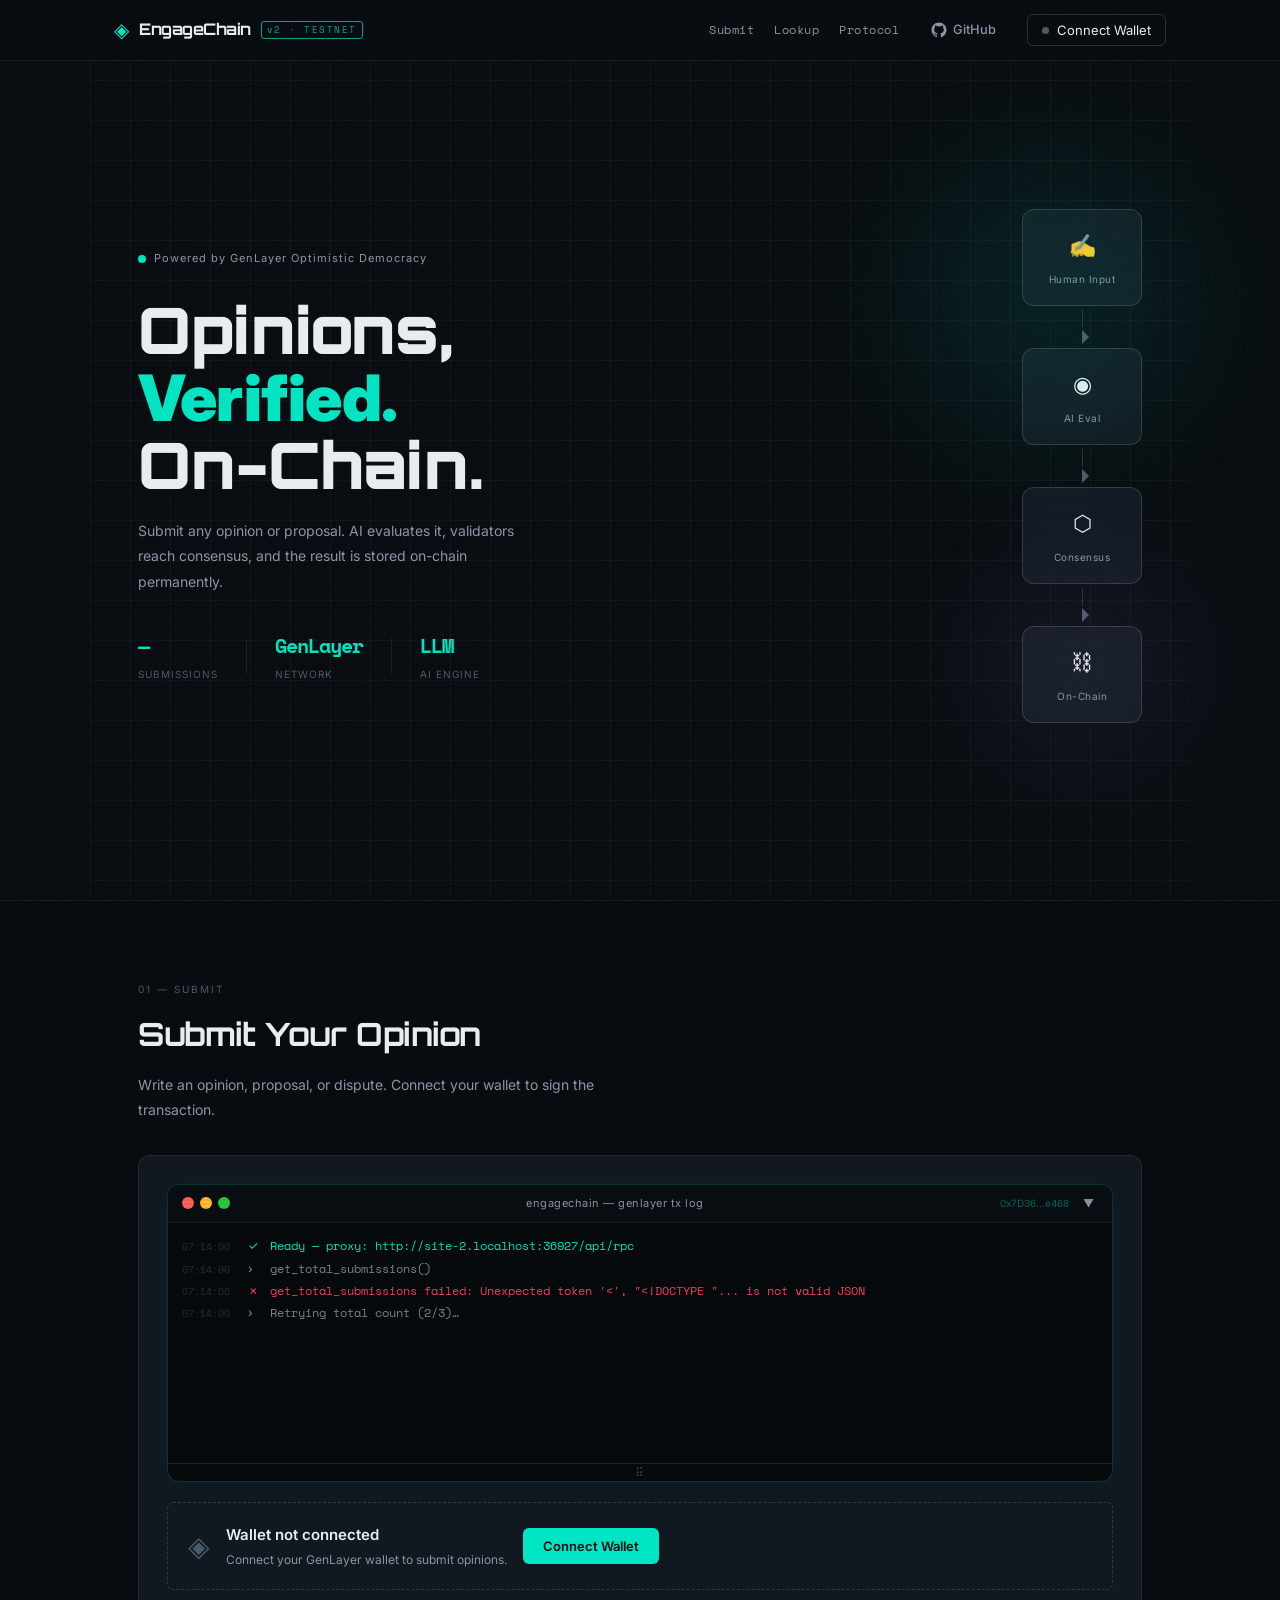
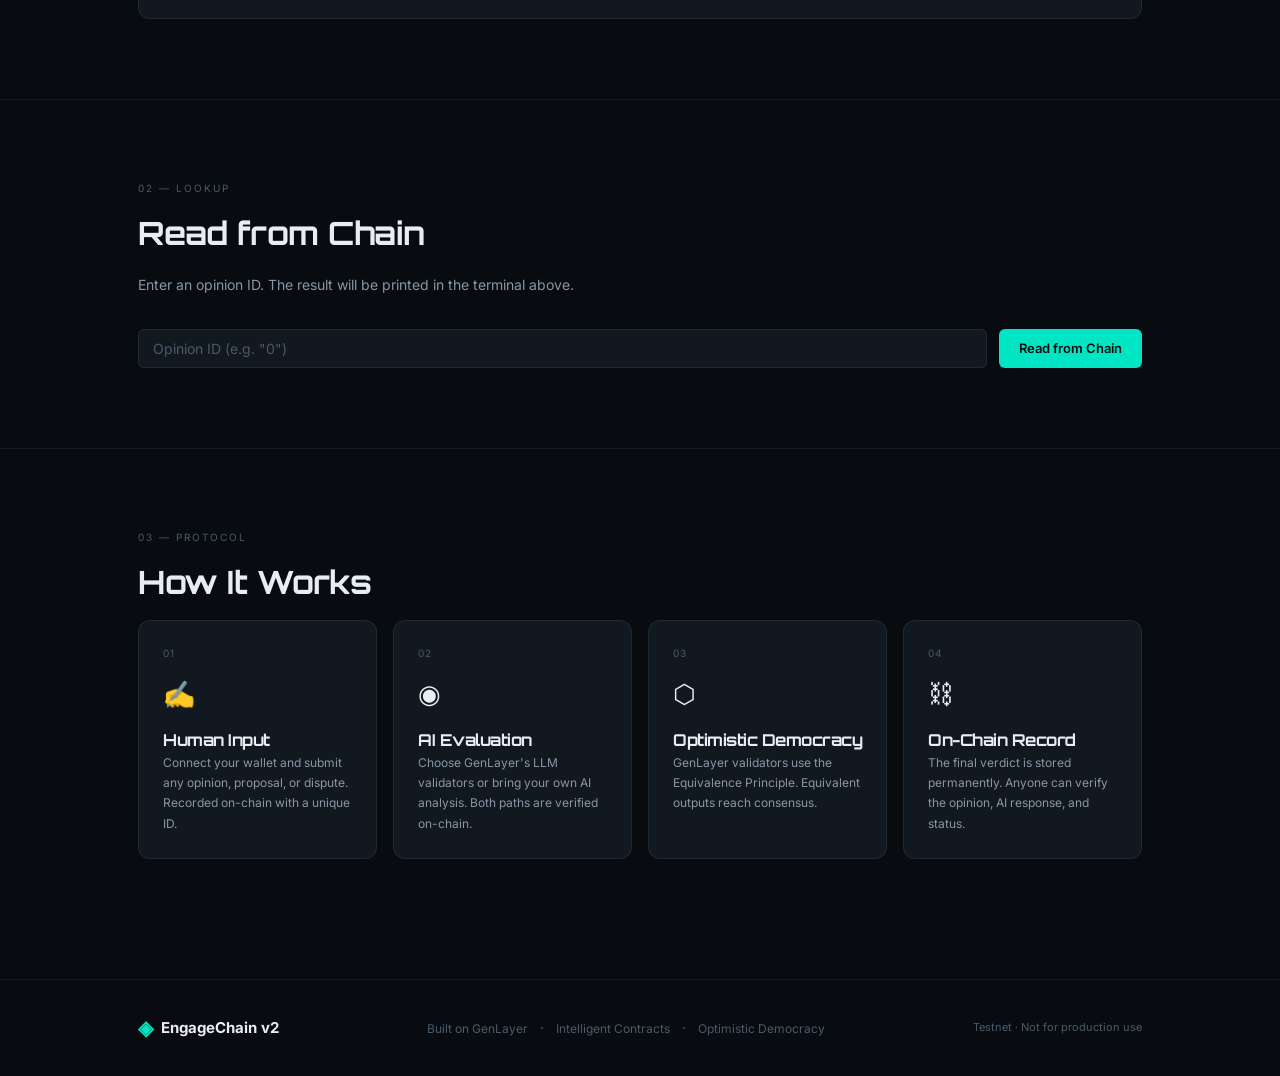
==== commit 824ebf09: "engagechain udapte udapte engagechain 2.0" ====
--- a/index.html
+++ b/index.html
@@ -4,18 +4,17 @@
   <meta charset="UTF-8" />
   <meta name="viewport" content="width=device-width, initial-scale=1.0" />
   <title>EngageChain — AI-Native Opinion Protocol</title>
+  <link rel="icon" type="image/svg+xml" href="favicon.svg" />
   <link rel="preconnect" href="https://fonts.googleapis.com" />
   <link rel="preconnect" href="https://fonts.gstatic.com" crossorigin />
-  <link href="https://fonts.googleapis.com/css2?family=Orbitron:wght@400;600;700;900&family=Inter:wght@400;500;600;700&family=Space+Mono:wght@400;700&display=swap" rel="stylesheet" />
+  <link href="https://fonts.googleapis.com/css2?family=Orbitron:wght@400;600;700;900&family=Inter:wght@300;400;500;600&family=Space+Mono:wght@400;700&display=swap" rel="stylesheet" />
   <link rel="stylesheet" href="styles.css" />
-  <!-- Favicon: EngageChain hexagon logo -->
-  <link rel="icon" type="image/svg+xml" href="favicon.svg" />
 </head>
 <body>
 
   <div class="noise"></div>
 
-  <!-- ══ WALLET MODAL ════════════════════════════════════════════════════════ -->
+  <!-- ══ WALLET MODAL ══════════════════════════════════════════════════════ -->
   <div class="modal-overlay hidden" id="wallet-modal">
     <div class="modal">
       <div class="modal-header">
@@ -37,7 +36,7 @@
           <div class="wallet-option-icon">🦊</div>
           <div class="wallet-option-info">
             <div class="wallet-option-title">MetaMask</div>
-            <div class="wallet-option-desc">Connect your MetaMask wallet via browser extension (EIP-1193).</div>
+            <div class="wallet-option-desc">Connect your MetaMask wallet (EIP-1193).</div>
           </div>
           <div class="wallet-option-arrow">→</div>
         </div>
@@ -48,105 +47,62 @@
     </div>
   </div>
 
-  <!-- ══ HEADER ═══════════════════════════════════════════════════════════════ -->
+  <!-- ══ HEADER ════════════════════════════════════════════════════════════ -->
   <header class="header">
     <div class="header-inner">
       <div class="logo">
         <span class="logo-mark">◈</span>
         <span class="logo-text">EngageChain</span>
-        <span class="logo-tag">TESTNET</span>
+        <span class="logo-tag">v2 · TESTNET</span>
       </div>
       <nav class="nav">
         <a href="#submit"  class="nav-link">Submit</a>
         <a href="#lookup"  class="nav-link">Lookup</a>
         <a href="#about"   class="nav-link">Protocol</a>
+        <a href="https://github.com/Said1235/Engagechain.git" target="_blank" rel="noopener" class="nav-github" title="GitHub">
+          <svg width="18" height="18" viewBox="0 0 24 24" fill="currentColor"><path d="M12 2C6.477 2 2 6.484 2 12.017c0 4.425 2.865 8.18 6.839 9.504.5.092.682-.217.682-.483 0-.237-.008-.868-.013-1.703-2.782.605-3.369-1.343-3.369-1.343-.454-1.158-1.11-1.466-1.11-1.466-.908-.62.069-.608.069-.608 1.003.07 1.531 1.032 1.531 1.032.892 1.53 2.341 1.088 2.91.832.092-.647.35-1.088.636-1.338-2.22-.253-4.555-1.113-4.555-4.951 0-1.093.39-1.988 1.029-2.688-.103-.253-.446-1.272.098-2.65 0 0 .84-.27 2.75 1.026A9.564 9.564 0 0112 6.844c.85.004 1.705.115 2.504.337 1.909-1.296 2.747-1.027 2.747-1.027.546 1.379.202 2.398.1 2.651.64.7 1.028 1.595 1.028 2.688 0 3.848-2.339 4.695-4.566 4.943.359.309.678.92.678 1.855 0 1.338-.012 2.419-.012 2.747 0 .268.18.58.688.482A10.019 10.019 0 0022 12.017C22 6.484 17.522 2 12 2z"/></svg>
+          GitHub
+        </a>
         <button class="btn-connect" onclick="openModal()">
           <span class="btn-dot" id="connect-dot"></span>
           <span id="connect-label">Connect Wallet</span>
         </button>
-        <a href="https://github.com/Said1235/Engagechain.git" target="_blank" rel="noopener" class="nav-github" title="View on GitHub">
-          <svg width="20" height="20" viewBox="0 0 24 24" fill="currentColor" aria-hidden="true">
-            <path d="M12 2C6.477 2 2 6.484 2 12.017c0 4.425 2.865 8.18 6.839 9.504.5.092.682-.217.682-.483 0-.237-.008-.868-.013-1.703-2.782.605-3.369-1.343-3.369-1.343-.454-1.158-1.11-1.466-1.11-1.466-.908-.62.069-.608.069-.608 1.003.07 1.531 1.032 1.531 1.032.892 1.53 2.341 1.088 2.91.832.092-.647.35-1.088.636-1.338-2.22-.253-4.555-1.113-4.555-4.951 0-1.093.39-1.988 1.029-2.688-.103-.253-.446-1.272.098-2.65 0 0 .84-.27 2.75 1.026A9.564 9.564 0 0112 6.844c.85.004 1.705.115 2.504.337 1.909-1.296 2.747-1.027 2.747-1.027.546 1.379.202 2.398.1 2.651.64.7 1.028 1.595 1.028 2.688 0 3.848-2.339 4.695-4.566 4.943.359.309.678.92.678 1.855 0 1.338-.012 2.419-.012 2.747 0 .268.18.58.688.482A10.019 10.019 0 0022 12.017C22 6.484 17.522 2 12 2z"/>
-          </svg>
-          GitHub
-        </a>
-        <button class="btn-disconnect hidden" id="btn-disconnect" onclick="disconnectWallet()">
-          ✕ Disconnect
-        </button>
+        <button class="btn-disconnect hidden" id="btn-disconnect" onclick="disconnectWallet()">✕ Disconnect</button>
       </nav>
     </div>
   </header>
 
-  <!-- ══ HERO ══════════════════════════════════════════════════════════════════ -->
+  <!-- ══ HERO ═════════════════════════════════════════════════════════════ -->
   <section class="hero">
     <div class="hero-grid"></div>
     <div class="hero-content">
-      <div class="hero-eyebrow">
-        <span class="pulse-dot"></span> Powered by GenLayer Optimistic Democracy
-      </div>
-      <h1 class="hero-title">
-        Opinions,<br/>
-        <span class="hero-accent">Verified.</span><br/>
-        On-Chain.
-      </h1>
-      <p class="hero-desc">
-        Submit any opinion or proposal. AI evaluates it, validators
-        reach consensus, and the result is stored on-chain permanently.
-      </p>
+      <div class="hero-eyebrow"><span class="pulse-dot"></span> Powered by GenLayer Optimistic Democracy</div>
+      <h1 class="hero-title">Opinions,<br/><span class="hero-accent">Verified.</span><br/>On-Chain.</h1>
+      <p class="hero-desc">Submit any opinion or proposal. AI evaluates it, validators reach consensus, and the result is stored on-chain permanently.</p>
       <div class="hero-stats">
-        <div class="stat">
-          <span class="stat-num" id="stat-total">—</span>
-          <span class="stat-label">Submissions</span>
-        </div>
+        <div class="stat"><span class="stat-num" id="stat-total">—</span><span class="stat-label">Submissions</span></div>
         <div class="stat-divider"></div>
-        <div class="stat">
-          <span class="stat-num">GenLayer</span>
-          <span class="stat-label">Network</span>
-        </div>
+        <div class="stat"><span class="stat-num">GenLayer</span><span class="stat-label">Network</span></div>
         <div class="stat-divider"></div>
-        <div class="stat">
-          <span class="stat-num">LLM</span>
-          <span class="stat-label">AI Engine</span>
-        </div>
+        <div class="stat"><span class="stat-num">LLM</span><span class="stat-label">AI Engine</span></div>
       </div>
     </div>
     <div class="hero-visual">
       <div class="orb orb-1"></div>
       <div class="orb orb-2"></div>
       <div class="flow-diagram">
-        <div class="flow-node">
-          <span class="fn-icon">✍</span>
-          <span class="fn-label">Human Input</span>
-        </div>
-        <div class="flow-arrow">
-          <span class="flow-line"></span>
-          <svg width="16" height="16" viewBox="0 0 16 16"><path d="M8 0l8 8-8 8V0z" fill="currentColor"/></svg>
-        </div>
-        <div class="flow-node">
-          <span class="fn-icon">◉</span>
-          <span class="fn-label">AI Eval</span>
-        </div>
-        <div class="flow-arrow">
-          <span class="flow-line"></span>
-          <svg width="16" height="16" viewBox="0 0 16 16"><path d="M8 0l8 8-8 8V0z" fill="currentColor"/></svg>
-        </div>
-        <div class="flow-node">
-          <span class="fn-icon">⬡</span>
-          <span class="fn-label">Consensus</span>
-        </div>
-        <div class="flow-arrow">
-          <span class="flow-line"></span>
-          <svg width="16" height="16" viewBox="0 0 16 16"><path d="M8 0l8 8-8 8V0z" fill="currentColor"/></svg>
-        </div>
-        <div class="flow-node">
-          <span class="fn-icon">⛓</span>
-          <span class="fn-label">On-Chain</span>
-        </div>
+        <div class="flow-node"><span class="fn-icon">✍</span><span class="fn-label">Human Input</span></div>
+        <div class="flow-arrow"><span class="flow-line"></span><svg width="14" height="14" viewBox="0 0 16 16"><path d="M8 0l8 8-8 8V0z" fill="currentColor"/></svg></div>
+        <div class="flow-node"><span class="fn-icon">◉</span><span class="fn-label">AI Eval</span></div>
+        <div class="flow-arrow"><span class="flow-line"></span><svg width="14" height="14" viewBox="0 0 16 16"><path d="M8 0l8 8-8 8V0z" fill="currentColor"/></svg></div>
+        <div class="flow-node"><span class="fn-icon">⬡</span><span class="fn-label">Consensus</span></div>
+        <div class="flow-arrow"><span class="flow-line"></span><svg width="14" height="14" viewBox="0 0 16 16"><path d="M8 0l8 8-8 8V0z" fill="currentColor"/></svg></div>
+        <div class="flow-node"><span class="fn-icon">⛓</span><span class="fn-label">On-Chain</span></div>
       </div>
     </div>
   </section>
 
-  <!-- ══ SUBMIT ════════════════════════════════════════════════════════════════ -->
+  <!-- ══ SUBMIT ═══════════════════════════════════════════════════════════ -->
   <section class="submit-section" id="submit">
     <div class="section-container">
       <div class="section-label">01 — SUBMIT</div>
@@ -154,142 +110,216 @@
       <p class="section-sub">Write an opinion, proposal, or dispute. Connect your wallet to sign the transaction.</p>
 
       <div class="submit-card">
-        <div class="submit-card-inner">
-
-          <!-- ── TERMINAL — above the text input ── -->
-          <div class="terminal-panel" id="terminal-panel">
-            <div class="term-header" onclick="toggleTerminal()" style="cursor:pointer">
-              <div class="term-dots">
-                <span class="term-dot td-red"></span>
-                <span class="term-dot td-yellow"></span>
-                <span class="term-dot td-green"></span>
-              </div>
-              <div class="term-title">engagechain — genlayer tx log</div>
-              <div class="term-right">
-                <span class="term-contract">0x1ccA…143F0</span>
-                <button class="term-toggle-btn" id="term-toggle" title="Toggle terminal">
-                  <span id="term-chevron">▼</span>
+          <div class="submit-card-inner">
+
+            <!-- ── TERMINAL — above the form ── -->
+            <div class="terminal-panel" id="terminal-panel">
+              <div class="term-header">
+                <div class="term-dots">
+                  <span class="term-dot td-red"></span>
+                  <span class="term-dot td-yellow"></span>
+                  <span class="term-dot td-green"></span>
+                </div>
+                <div class="term-title">engagechain — genlayer tx log</div>
+                <div class="term-right">
+                  <span class="term-contract">0x7D36…e468</span>
+                  <button class="term-toggle-btn" id="term-toggle" title="Toggle terminal" onclick="toggleTerminal()">
+                    <span id="term-chevron">▼</span>
+                  </button>
+                </div>
+              </div>
+              <div class="term-body" id="term-body"></div>
+              <div class="term-resize-handle" id="term-resize" title="Drag to resize">⠿</div>
+            </div>
+            <!-- ── END TERMINAL ── -->
+
+            <!-- Not connected -->
+            <div id="not-connected-msg" class="not-connected">
+              <span class="nc-icon">◈</span>
+              <div>
+                <div class="nc-title">Wallet not connected</div>
+                <div class="nc-sub">Connect your GenLayer wallet to submit opinions.</div>
+              </div>
+              <button class="btn-primary" onclick="openModal()">Connect Wallet</button>
+            </div>
+
+            <!-- Connected form -->
+            <div id="connected-form" class="hidden">
+              <div class="connected-indicator">
+                <span class="dot-green"></span>
+                <span id="connected-addr">—</span>
+              </div>
+
+              <!-- STEP 1: Rich text editor -->
+              <div id="step-editor" class="form-step">
+                <div class="field-group">
+                  <label class="field-label">
+                    <span>Your Opinion / Proposal</span>
+                    <span class="char-count" id="char-count">0 / 2000</span>
+                  </label>
+
+                  <!-- Rich text toolbar -->
+                  <div class="rte-toolbar">
+                    <button class="rte-btn" onclick="rteCmd('bold')" title="Bold"><b>B</b></button>
+                    <button class="rte-btn" onclick="rteCmd('italic')" title="Italic"><i>I</i></button>
+                    <button class="rte-btn" onclick="rteCmd('underline')" title="Underline"><u>U</u></button>
+                    <div class="rte-sep"></div>
+                    <button class="rte-btn" onclick="rteCmd('insertUnorderedList')" title="List">☰</button>
+                    <button class="rte-btn" onclick="rteCmd('insertOrderedList')" title="Ordered List">①</button>
+                    <div class="rte-sep"></div>
+                    <button class="rte-btn" onclick="rteClear()" title="Clear">✕</button>
+                  </div>
+
+                  <div
+                    id="opinion-editor"
+                    class="opinion-editor"
+                    contenteditable="true"
+                    data-placeholder="Write your opinion, proposal, or dispute here…"
+                    oninput="updateCharCount()"
+                  ></div>
+                </div>
+
+                <div class="submit-meta">
+                  <div class="meta-item"><span class="meta-dot dot-pending"></span><span>pending → evaluated → finalized</span></div>
+                  <div class="meta-item"><span class="meta-icon">◉</span><span>AI analysis included</span></div>
+                </div>
+
+                <div class="submit-actions">
+                  <button class="btn-primary" onclick="handleSubmit()">
+                    <span class="btn-spinner hidden" id="submit-spinner">⟳</span>
+                    <span id="submit-label">Submit to GenLayer</span>
+                  </button>
+                </div>
+              </div>
+
+              <!-- STEP 2: Validation choice (shown after submit) -->
+              <div id="step-validation-choice" class="form-step hidden">
+                <!-- Big ID card — prints prominently inside the page -->
+                <div class="opinion-id-card">
+                  <div class="opinion-id-label">Opinion ID</div>
+                  <div class="opinion-id-value" id="choice-opinion-id">—</div>
+                  <div class="opinion-id-meta">
+                    <span class="status-badge status-pending">on-chain ✓</span>
+                    <span class="opinion-id-tx" id="choice-tx-hash">—</span>
+                  </div>
+                </div>
+                <div class="choice-card">
+                  <div class="choice-header">
+                    <span class="choice-icon">◉</span>
+                    <div>
+                      <div class="choice-title">Opinion submitted on-chain</div>
+                    </div>
+                  </div>
+                  <p class="choice-question">How do you want to validate this opinion?</p>
+                  <div class="choice-options">
+                    <button class="choice-btn choice-genlayer" onclick="chooseGenlayer()">
+                      <span class="choice-btn-icon">⬡</span>
+                      <div>
+                        <div class="choice-btn-title">GenLayer AI</div>
+                        <div class="choice-btn-desc">Let GenLayer validators evaluate with LLM consensus</div>
+                      </div>
+                    </button>
+                    <button class="choice-btn choice-external" onclick="chooseExternal()">
+                      <span class="choice-btn-icon">🔗</span>
+                      <div>
+                        <div class="choice-btn-title">My Own AI</div>
+                        <div class="choice-btn-desc">Paste your own AI analysis to validate on-chain</div>
+                      </div>
+                    </button>
+                  </div>
+                </div>
+              </div>
+
+              <!-- STEP 3a: External AI input -->
+              <div id="step-external-ai" class="form-step hidden">
+                <div class="external-ai-card">
+                  <div class="external-ai-header">
+                    <span class="external-ai-icon">🔗</span>
+                    <div>
+                      <div class="external-ai-title">Paste Your AI Analysis</div>
+                      <div class="external-ai-sub">Run your own AI on the opinion and paste the result below. JSON format recommended.</div>
+                    </div>
+                  </div>
+
+                  <div class="field-group">
+                    <label class="field-label">
+                      <span>AI Analysis</span>
+                      <span class="char-count" id="ext-char-count">0 / 10000</span>
+                    </label>
+                    <textarea
+                      id="external-ai-input"
+                      class="external-textarea"
+                      placeholder='Paste your AI response here. Example:&#10;{&#10;  "summary": "...",&#10;  "sentiment": "positive",&#10;  "key_points": ["point 1", "point 2"],&#10;  "ai_recommendation": "...",&#10;  "confidence_score": "0.9"&#10;}'
+                      maxlength="10000"
+                      oninput="updateExtCharCount()"
+                    ></textarea>
+                  </div>
+
+                  <div class="external-ai-actions">
+                    <button class="btn-ghost" onclick="backToChoice()">← Back</button>
+                    <button class="btn-primary" onclick="submitExternalAI()">
+                      <span class="btn-spinner hidden" id="ext-spinner">⟳</span>
+                      <span id="ext-label">Validate on GenLayer</span>
+                    </button>
+                  </div>
+                </div>
+              </div>
+
+              <!-- STEP 3b: GenLayer evaluating -->
+              <div id="step-genlayer-eval" class="form-step hidden">
+                <div class="eval-waiting">
+                  <div class="eval-pulse">◉</div>
+                  <div class="eval-title">AI Validators Working…</div>
+                  <div class="eval-sub">GenLayer validators are evaluating your opinion via LLM consensus. This takes 30–120 seconds.</div>
+                  <button class="btn-secondary mt-8" onclick="triggerEvaluate()">
+                    <span class="btn-spinner hidden" id="eval-spinner">⟳</span>
+                    <span id="eval-label">▶ Start AI Evaluation</span>
+                  </button>
+                </div>
+              </div>
+
+              <!-- STEP 4: AI result -->
+              <div class="ai-result hidden" id="ai-result">
+                <div class="ai-result-header">
+                  <span class="ai-badge">◉ AI Response</span>
+                  <span class="ai-badge-consensus" id="ai-source-badge">⬡ Consensus reached</span>
+                </div>
+                <div class="ai-body">
+                  <div class="ai-field"><span class="ai-key">Summary</span><span class="ai-val" id="ai-summary">—</span></div>
+                  <div class="ai-field"><span class="ai-key">Sentiment</span><span class="ai-val" id="ai-sentiment">—</span></div>
+                  <div class="ai-field"><span class="ai-key">Category</span><span class="ai-val" id="ai-category">—</span></div>
+                  <div class="ai-field"><span class="ai-key">Key Points</span><ul class="ai-list" id="ai-points"></ul></div>
+                  <div class="ai-field"><span class="ai-key">Recommendation</span><span class="ai-val ai-rec" id="ai-recommendation">—</span></div>
+                  <div class="ai-field">
+                    <span class="ai-key">Confidence</span>
+                    <div class="confidence-bar-wrap">
+                      <div class="confidence-bar" id="confidence-bar"></div>
+                      <span class="confidence-val" id="confidence-val">—</span>
+                    </div>
+                  </div>
+                </div>
+                <button class="btn-primary mt-8" onclick="finalizeOpinion()">
+                  <span class="btn-spinner hidden" id="final-spinner">⟳</span>
+                  <span id="final-label">⬡ Finalize on-chain</span>
                 </button>
               </div>
-            </div>
-            <div class="term-body" id="term-body">
-              <!-- Seeded by app.js on DOMContentLoaded -->
+
+              <!-- Finalized -->
+              <div class="finalized-banner hidden" id="finalized-banner">
+                <span class="fin-icon">⛓</span>
+                <div>
+                  <div class="fin-title">Opinion Finalized</div>
+                  <div class="fin-sub">Consensus verdict recorded on-chain via Optimistic Democracy.</div>
+                </div>
+              </div>
+
             </div>
           </div>
-          <!-- ── END TERMINAL ── -->
-
-          <!-- Not connected -->
-          <div id="not-connected-msg" class="not-connected">
-            <span class="nc-icon">◈</span>
-            <div>
-              <div class="nc-title">Wallet not connected</div>
-              <div class="nc-sub">Connect your GenLayer wallet to submit opinions.</div>
-            </div>
-            <button class="btn-primary" onclick="openModal()">Connect Wallet</button>
-          </div>
-
-          <!-- Connected form -->
-          <div id="connected-form" class="hidden">
-            <div class="connected-indicator">
-              <span class="dot-green"></span>
-              <span id="connected-addr">—</span>
-            </div>
-
-            <div class="field-group">
-              <label class="field-label">
-                <span>Your Opinion / Proposal</span>
-                <span class="char-count" id="char-count">0 / 2000</span>
-              </label>
-              <textarea
-                id="opinion-text"
-                class="opinion-textarea"
-                placeholder="Write your opinion, proposal, or dispute here…"
-                maxlength="2000"
-                rows="5"
-                oninput="updateCharCount()"
-              ></textarea>
-            </div>
-
-            <div class="submit-meta">
-              <div class="meta-item">
-                <span class="meta-dot dot-pending"></span>
-                <span>pending → evaluated → finalized</span>
-              </div>
-              <div class="meta-item">
-                <span class="meta-icon">◉</span>
-                <span>LLM analysis included</span>
-              </div>
-            </div>
-
-            <div class="submit-actions">
-              <button class="btn-primary" onclick="submitOpinion()">
-                <span class="btn-spinner hidden" id="submit-spinner">⟳</span>
-                <span id="submit-label">Submit to GenLayer</span>
-              </button>
-            </div>
-          </div>
-
-          <!-- Submit result -->
-          <div class="submit-result hidden" id="submit-result">
-            <div class="result-header">
-              <span class="result-icon">✓</span>
-              <span>Opinion submitted · ID: <strong id="result-id">—</strong></span>
-            </div>
-            <div class="result-row">
-              <span class="result-key">Status</span>
-              <span class="status-badge status-pending" id="result-status">pending</span>
-            </div>
-            <div class="result-row">
-              <span class="result-key">Tx Hash</span>
-              <span class="result-val monospace small" id="result-tx">—</span>
-            </div>
-            <button class="btn-secondary mt-8" onclick="evaluateOpinion()">
-              <span class="btn-spinner hidden" id="eval-spinner">⟳</span>
-              <span id="eval-label">▶ Evaluate with AI</span>
-            </button>
-          </div>
-
-          <!-- AI result -->
-          <div class="ai-result hidden" id="ai-result">
-            <div class="ai-result-header">
-              <span class="ai-badge">◉ AI Response</span>
-              <span class="ai-badge-consensus">⬡ Consensus reached</span>
-            </div>
-            <div class="ai-body">
-              <div class="ai-field"><span class="ai-key">Summary</span><span class="ai-val" id="ai-summary">—</span></div>
-              <div class="ai-field"><span class="ai-key">Sentiment</span><span class="ai-val" id="ai-sentiment">—</span></div>
-              <div class="ai-field"><span class="ai-key">Category</span><span class="ai-val" id="ai-category">—</span></div>
-              <div class="ai-field"><span class="ai-key">Key Points</span><ul class="ai-list" id="ai-points"></ul></div>
-              <div class="ai-field"><span class="ai-key">Recommendation</span><span class="ai-val ai-rec" id="ai-recommendation">—</span></div>
-              <div class="ai-field">
-                <span class="ai-key">Confidence</span>
-                <div class="confidence-bar-wrap">
-                  <div class="confidence-bar" id="confidence-bar"></div>
-                  <span class="confidence-val" id="confidence-val">—</span>
-                </div>
-              </div>
-            </div>
-            <button class="btn-primary mt-8" onclick="finalizeOpinion()">
-              <span class="btn-spinner hidden" id="final-spinner">⟳</span>
-              <span id="final-label">⬡ Finalize on-chain</span>
-            </button>
-          </div>
-
-          <!-- Finalized -->
-          <div class="finalized-banner hidden" id="finalized-banner">
-            <span class="fin-icon">⛓</span>
-            <div>
-              <div class="fin-title">Opinion Finalized</div>
-              <div class="fin-sub">Consensus verdict recorded on-chain via Optimistic Democracy.</div>
-            </div>
-          </div>
-
-        </div>
-      </div>
+        </div>
     </div>
   </section>
 
-  <!-- ══ LOOKUP ════════════════════════════════════════════════════════════════ -->
+  <!-- ══ LOOKUP ═══════════════════════════════════════════════════════════ -->
   <section class="lookup-section" id="lookup">
     <div class="section-container">
       <div class="section-label">02 — LOOKUP</div>
@@ -305,7 +335,7 @@
     </div>
   </section>
 
-  <!-- ══ PROTOCOL ══════════════════════════════════════════════════════════════ -->
+  <!-- ══ PROTOCOL ═════════════════════════════════════════════════════════ -->
   <section class="about-section" id="about">
     <div class="section-container">
       <div class="section-label">03 — PROTOCOL</div>
@@ -319,12 +349,12 @@
         <div class="protocol-card">
           <div class="pc-num">02</div><div class="pc-icon">◉</div>
           <h3 class="pc-title">AI Evaluation</h3>
-          <p class="pc-desc">The contract calls the LLM via <code>gl.nondet.exec_prompt()</code> and returns a structured JSON verdict.</p>
+          <p class="pc-desc">Choose GenLayer's LLM validators or bring your own AI analysis. Both paths are verified on-chain.</p>
         </div>
         <div class="protocol-card">
           <div class="pc-num">03</div><div class="pc-icon">⬡</div>
           <h3 class="pc-title">Optimistic Democracy</h3>
-          <p class="pc-desc">GenLayer validators compare results using the <em>Equivalence Principle</em>. Equivalent outputs reach consensus.</p>
+          <p class="pc-desc">GenLayer validators use the Equivalence Principle. Equivalent outputs reach consensus.</p>
         </div>
         <div class="protocol-card">
           <div class="pc-num">04</div><div class="pc-icon">⛓</div>
@@ -335,10 +365,10 @@
     </div>
   </section>
 
-  <!-- ══ FOOTER ════════════════════════════════════════════════════════════════ -->
+  <!-- ══ FOOTER ════════════════════════════════════════════════════════════ -->
   <footer class="footer">
     <div class="footer-inner">
-      <div class="footer-logo"><span class="logo-mark">◈</span> EngageChain</div>
+      <div class="footer-logo"><span class="logo-mark">◈</span> EngageChain v2</div>
       <div class="footer-links">
         <span class="footer-item">Built on GenLayer</span>
         <span class="footer-sep">·</span>
--- a/styles.css
+++ b/styles.css
@@ -566,3 +566,295 @@
 .nav-github svg {
   flex-shrink: 0;
 }
+
+/* ═══════════════════════════════════════════════════════════════
+   EngageChain v2 — Additional Styles
+   ═══════════════════════════════════════════════════════════════ */
+
+/* Terminal is inside the card above the form */
+
+.term-resize-handle {
+  display: flex;
+  align-items: center;
+  justify-content: center;
+  height: 18px;
+  cursor: ns-resize;
+  color: #3a4450;
+  font-size: 12px;
+  letter-spacing: 2px;
+  border-top: 1px solid #1a2030;
+  transition: color 0.2s;
+  user-select: none;
+}
+.term-resize-handle:hover { color: var(--accent); }
+
+.term-body {
+  min-height: 80px;
+  height: 260px;
+  overflow-y: auto;
+  resize: none; /* we handle it manually */
+  transition: height 0.1s;
+}
+
+/* ── Rich text editor ─────────────────────────────────────────── */
+.rte-toolbar {
+  display: flex;
+  align-items: center;
+  gap: 2px;
+  padding: 6px 8px;
+  background: #0d1117;
+  border: 1px solid #1e2a38;
+  border-bottom: none;
+  border-radius: 8px 8px 0 0;
+  flex-wrap: wrap;
+}
+
+.rte-btn {
+  padding: 4px 9px;
+  background: transparent;
+  border: 1px solid transparent;
+  border-radius: 4px;
+  color: #8896a5;
+  font-size: 13px;
+  cursor: pointer;
+  transition: background 0.15s, color 0.15s, border-color 0.15s;
+  font-family: 'Space Mono', monospace;
+  line-height: 1;
+}
+.rte-btn:hover {
+  background: #1a2535;
+  color: #fff;
+  border-color: #2a3545;
+}
+.rte-sep {
+  width: 1px;
+  height: 16px;
+  background: #1e2a38;
+  margin: 0 3px;
+}
+
+.opinion-editor {
+  min-height: 120px;
+  max-height: 280px;
+  padding: 14px 16px;
+  background: #0a0f17;
+  border: 1px solid #1e2a38;
+  border-radius: 0 0 8px 8px;
+  color: #e0e6ee;
+  font-family: 'Inter', sans-serif;
+  font-size: 15px;
+  line-height: 1.65;
+  outline: none;
+  overflow-y: auto;
+  transition: border-color 0.2s;
+  word-break: break-word;
+}
+.opinion-editor:focus { border-color: var(--accent); }
+.opinion-editor:empty::before {
+  content: attr(data-placeholder);
+  color: #3a4a5a;
+  pointer-events: none;
+}
+.opinion-editor b, .opinion-editor strong { color: #fff; }
+.opinion-editor i, .opinion-editor em    { color: #a0b4c8; }
+.opinion-editor u                         { text-decoration: underline; text-decoration-color: var(--accent); }
+.opinion-editor ul, .opinion-editor ol    { padding-left: 20px; margin: 6px 0; }
+.opinion-editor li                        { margin: 3px 0; }
+
+/* ── Step transitions ─────────────────────────────────────────── */
+.form-step { animation: stepIn 0.25s ease; }
+@keyframes stepIn {
+  from { opacity: 0; transform: translateY(8px); }
+  to   { opacity: 1; transform: translateY(0); }
+}
+
+/* ── Validation choice card ───────────────────────────────────── */
+.choice-card {
+  background: #0a0f17;
+  border: 1px solid #1e2a38;
+  border-radius: 12px;
+  padding: 24px;
+}
+.choice-header {
+  display: flex;
+  align-items: center;
+  gap: 14px;
+  margin-bottom: 20px;
+}
+.choice-icon {
+  font-size: 28px;
+  color: var(--accent);
+  line-height: 1;
+}
+.choice-title  { font-size: 15px; font-weight: 600; color: #e0e6ee; }
+.choice-id     { font-size: 13px; color: #8896a5; margin-top: 2px; font-family: 'Space Mono', monospace; }
+.choice-id strong { color: var(--accent); font-size: 14px; }
+.choice-question {
+  font-size: 14px;
+  color: #8896a5;
+  margin-bottom: 16px;
+}
+.choice-options {
+  display: grid;
+  grid-template-columns: 1fr 1fr;
+  gap: 12px;
+}
+@media (max-width: 600px) { .choice-options { grid-template-columns: 1fr; } }
+
+.choice-btn {
+  display: flex;
+  align-items: flex-start;
+  gap: 12px;
+  padding: 16px;
+  background: #0d1520;
+  border: 1px solid #1e2a38;
+  border-radius: 10px;
+  cursor: pointer;
+  text-align: left;
+  transition: border-color 0.2s, background 0.2s, transform 0.15s;
+  color: inherit;
+}
+.choice-btn:hover  { border-color: var(--accent); background: #0f1e2e; transform: translateY(-1px); }
+.choice-btn-icon   { font-size: 22px; flex-shrink: 0; margin-top: 1px; }
+.choice-btn-title  { font-size: 14px; font-weight: 600; color: #e0e6ee; margin-bottom: 4px; }
+.choice-btn-desc   { font-size: 12px; color: #5a6a7a; line-height: 1.4; }
+.choice-genlayer:hover { border-color: #00e5c3; }
+.choice-external:hover { border-color: #60a5fa; }
+.choice-external .choice-btn-icon { color: #60a5fa; }
+
+/* ── External AI card ─────────────────────────────────────────── */
+.external-ai-card {
+  background: #0a0f17;
+  border: 1px solid #1e2838;
+  border-radius: 12px;
+  padding: 24px;
+}
+.external-ai-header {
+  display: flex;
+  align-items: flex-start;
+  gap: 14px;
+  margin-bottom: 20px;
+}
+.external-ai-icon  { font-size: 24px; flex-shrink: 0; color: #60a5fa; }
+.external-ai-title { font-size: 15px; font-weight: 600; color: #e0e6ee; }
+.external-ai-sub   { font-size: 13px; color: #5a6a7a; margin-top: 3px; line-height: 1.4; }
+
+.external-textarea {
+  width: 100%;
+  min-height: 160px;
+  padding: 12px 14px;
+  background: #0a0f17;
+  border: 1px solid #1e2a38;
+  border-radius: 8px;
+  color: #e0e6ee;
+  font-family: 'Space Mono', monospace;
+  font-size: 12px;
+  line-height: 1.6;
+  resize: vertical;
+  outline: none;
+  transition: border-color 0.2s;
+  box-sizing: border-box;
+}
+.external-textarea:focus { border-color: #60a5fa; }
+
+.external-ai-actions {
+  display: flex;
+  justify-content: flex-end;
+  gap: 10px;
+  margin-top: 16px;
+}
+
+/* ── GenLayer eval waiting state ──────────────────────────────── */
+.eval-waiting {
+  text-align: center;
+  padding: 32px 20px;
+  background: #0a0f17;
+  border: 1px solid #1e2a38;
+  border-radius: 12px;
+}
+.eval-pulse {
+  font-size: 36px;
+  color: var(--accent);
+  animation: pulseGlow 2s ease-in-out infinite;
+  display: block;
+  margin-bottom: 16px;
+}
+@keyframes pulseGlow {
+  0%, 100% { text-shadow: 0 0 8px rgba(0,229,195,0.3); opacity: 0.7; }
+  50%       { text-shadow: 0 0 24px rgba(0,229,195,0.8); opacity: 1; }
+}
+.eval-title { font-size: 16px; font-weight: 600; color: #e0e6ee; margin-bottom: 8px; }
+.eval-sub   { font-size: 13px; color: #5a6a7a; line-height: 1.5; max-width: 320px; margin: 0 auto 16px; }
+
+/* ── Terminal spinner animation ───────────────────────────────── */
+.term-spin { display: inline-block; animation: termSpin 0.8s linear infinite; }
+@keyframes termSpin { from { transform: rotate(0deg); } to { transform: rotate(360deg); } }
+.term-spinner-line { opacity: 0.85; }
+
+/* ── GitHub nav link ──────────────────────────────────────────── */
+.nav-github {
+  display: inline-flex;
+  align-items: center;
+  gap: 5px;
+  color: #8896a5;
+  text-decoration: none;
+  font-size: 0.8rem;
+  font-weight: 500;
+  padding: 5px 10px;
+  border-radius: 6px;
+  border: 1px solid transparent;
+  transition: color 0.2s, border-color 0.2s;
+}
+.nav-github:hover { color: var(--accent); border-color: rgba(0,229,195,0.3); }
+
+/* ── Result ID shown in submit result ─────────────────────────── */
+.submit-result .result-header { font-size: 15px; }
+
+/* ── Opinion ID card — big prominent display ─────────────────── */
+.opinion-id-card {
+  background: #0a0f17;
+  border: 1px solid rgba(0, 229, 195, 0.25);
+  border-radius: 10px;
+  padding: 20px 22px;
+  margin-bottom: 16px;
+  position: relative;
+  overflow: hidden;
+}
+.opinion-id-card::before {
+  content: '';
+  position: absolute;
+  top: 0; left: 0; right: 0;
+  height: 2px;
+  background: linear-gradient(90deg, var(--accent), transparent);
+}
+.opinion-id-label {
+  font-family: 'Space Mono', monospace;
+  font-size: 10px;
+  letter-spacing: 0.15em;
+  text-transform: uppercase;
+  color: var(--accent);
+  margin-bottom: 8px;
+  opacity: 0.8;
+}
+.opinion-id-value {
+  font-family: 'Orbitron', sans-serif;
+  font-size: 42px;
+  font-weight: 900;
+  color: #fff;
+  line-height: 1;
+  letter-spacing: -1px;
+  margin-bottom: 10px;
+}
+.opinion-id-meta {
+  display: flex;
+  align-items: center;
+  gap: 10px;
+  flex-wrap: wrap;
+}
+.opinion-id-tx {
+  font-family: 'Space Mono', monospace;
+  font-size: 10px;
+  color: #3a4a5a;
+  word-break: break-all;
+  flex: 1;
+}
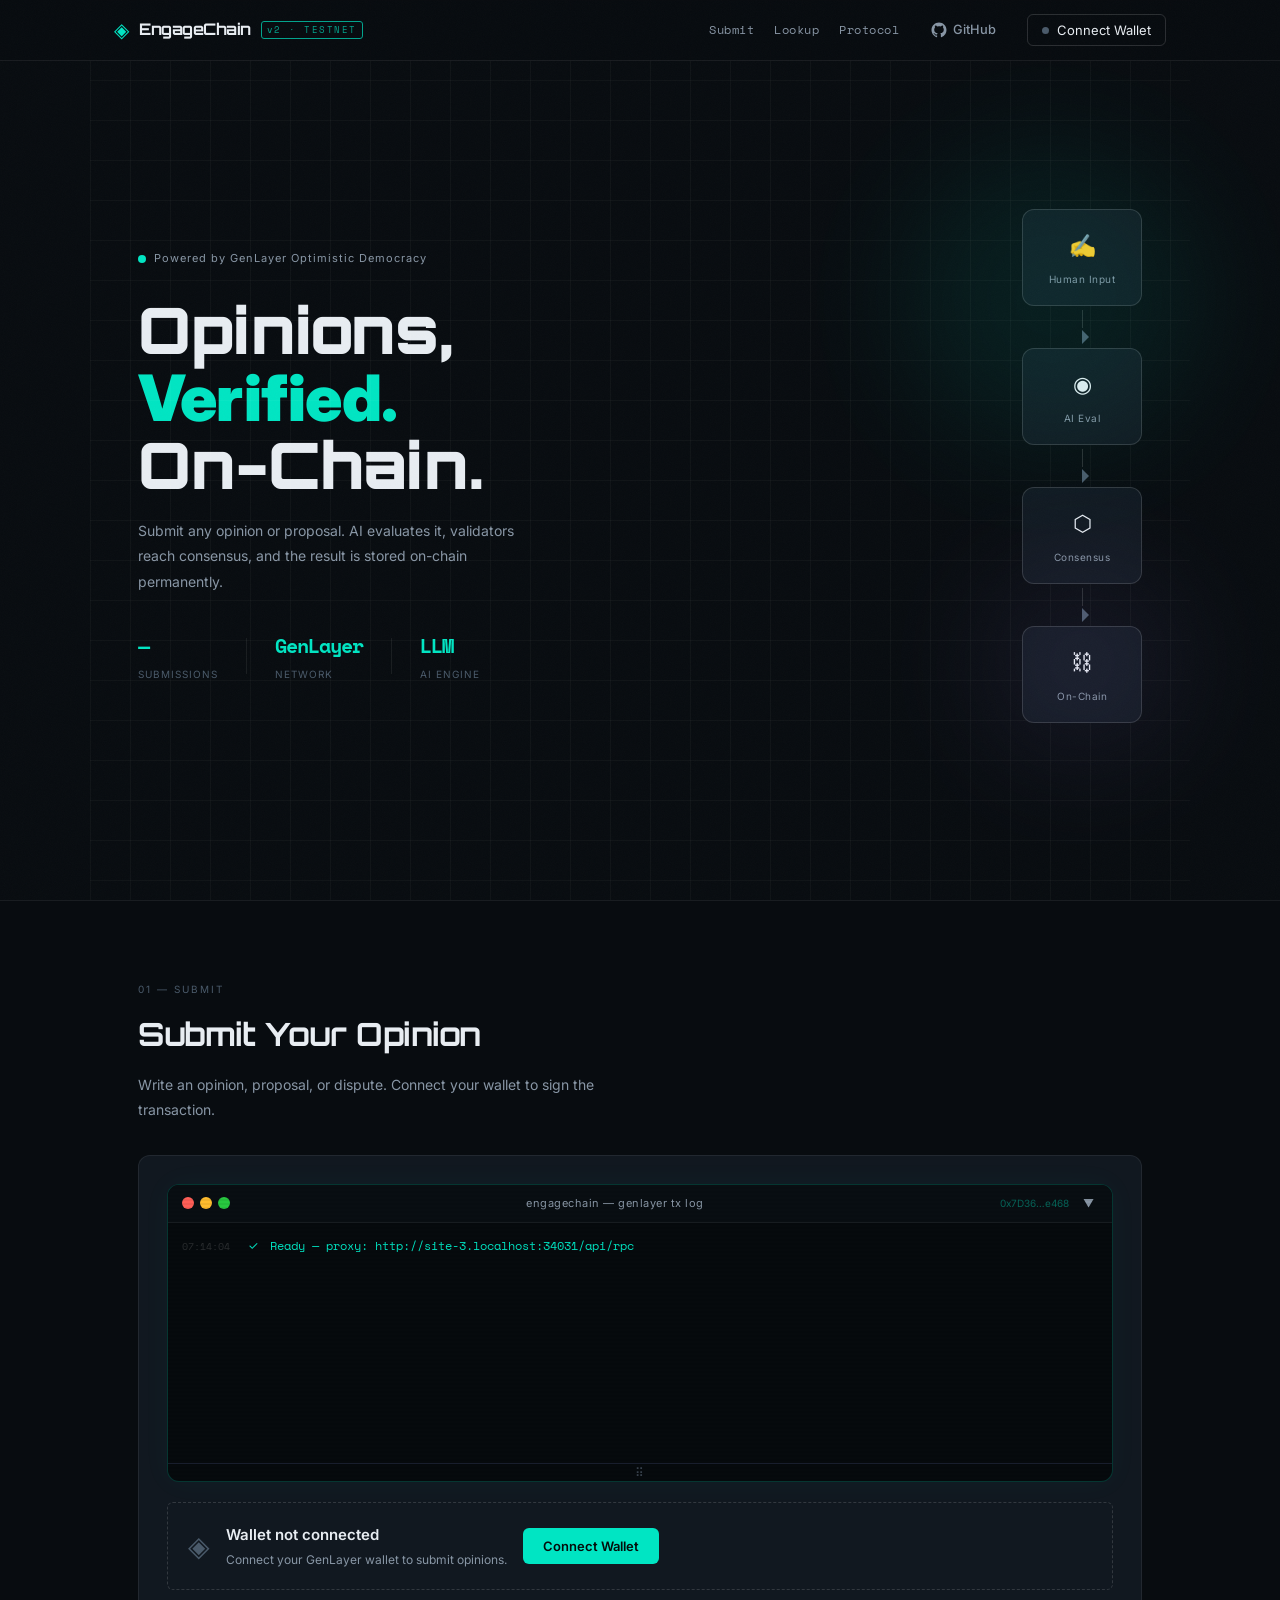
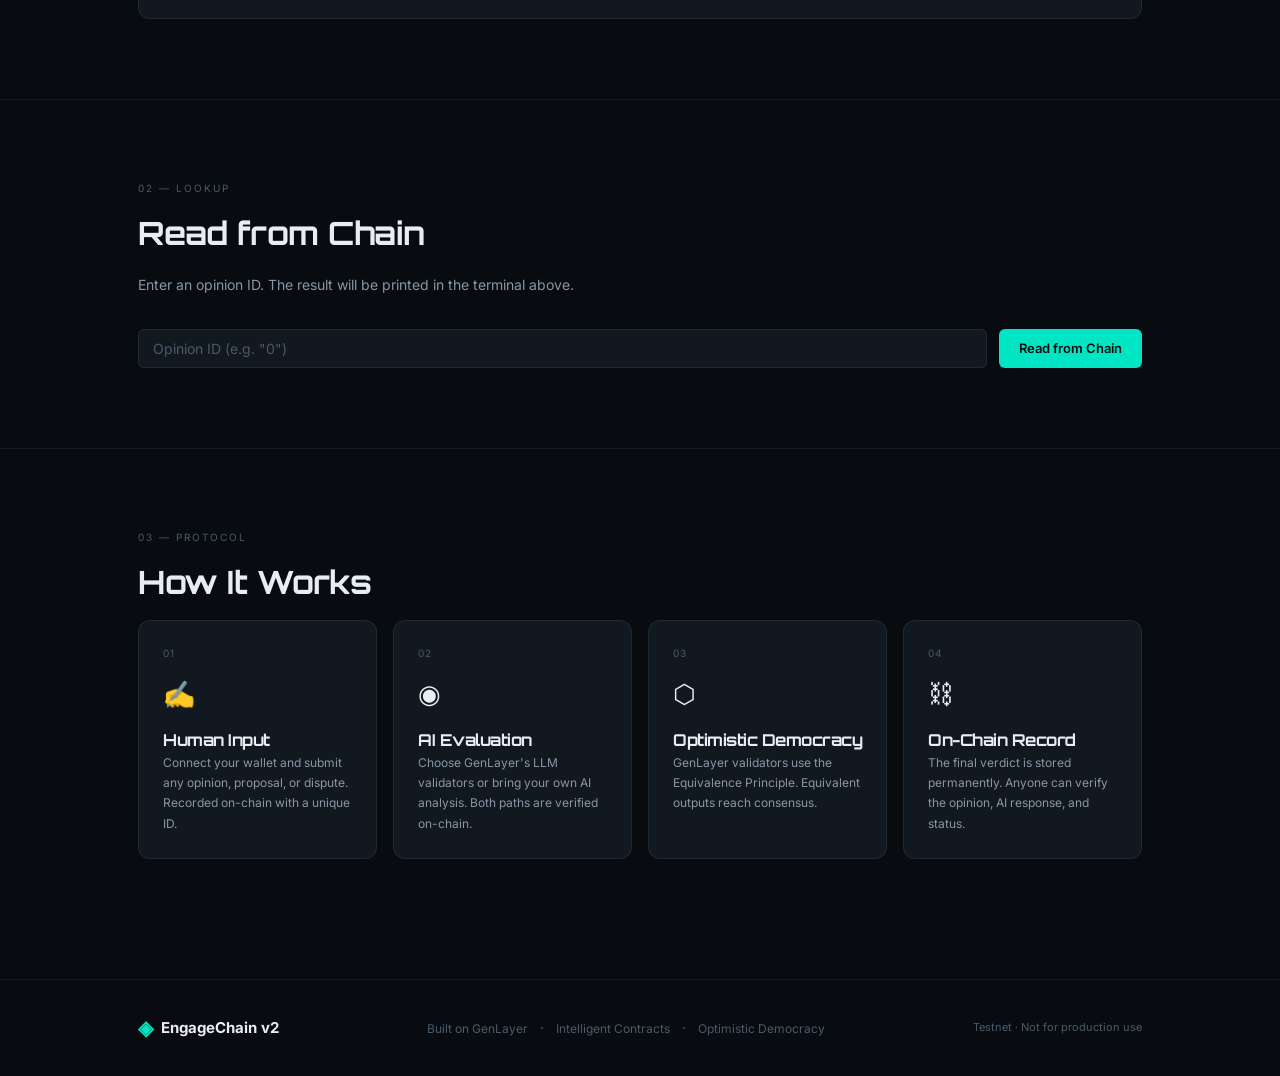
==== commit 2c2a6ec8: "udapte engagechain v3 engagechain v3" ====
--- a/index.html
+++ b/index.html
@@ -280,6 +280,8 @@
 
               <!-- STEP 4: AI result -->
               <div class="ai-result hidden" id="ai-result">
+                <!-- Consensus result card — computed on frontend from AI data -->
+                <div class="consensus-result-card hidden" id="consensus-result-card"></div>
                 <div class="ai-result-header">
                   <span class="ai-badge">◉ AI Response</span>
                   <span class="ai-badge-consensus" id="ai-source-badge">⬡ Consensus reached</span>
@@ -332,6 +334,8 @@
           <span id="lookup-label">Read from Chain</span>
         </button>
       </div>
+      <!-- Lookup result rendered directly in page for accessibility -->
+      <div class="lookup-result-card hidden" id="lookup-result-card"></div>
     </div>
   </section>
 
--- a/styles.css
+++ b/styles.css
@@ -858,3 +858,97 @@
   word-break: break-all;
   flex: 1;
 }
+
+/* ═══════════════════════════════════════════════════
+   EngageChain v3 — New Components
+   ═══════════════════════════════════════════════════ */
+
+/* ── Consensus result card ────────────────────────── */
+.consensus-result-card {
+  background: linear-gradient(135deg, #0a1a0f 0%, #0a0f17 100%);
+  border: 1px solid rgba(0,229,195,0.3);
+  border-radius: 12px;
+  padding: 18px 20px;
+  margin-bottom: 16px;
+  display: grid;
+  grid-template-columns: 1fr 1fr;
+  gap: 10px;
+}
+.cr-row {
+  display: flex;
+  flex-direction: column;
+  gap: 4px;
+  padding: 10px 12px;
+  background: rgba(0,229,195,0.04);
+  border-radius: 8px;
+}
+.cr-label {
+  font-family: 'Space Mono', monospace;
+  font-size: 10px;
+  color: #5a7a6a;
+  letter-spacing: 0.1em;
+  text-transform: uppercase;
+}
+.cr-value {
+  font-size: 15px;
+  font-weight: 700;
+  color: #e0f0ea;
+  font-family: 'Inter', sans-serif;
+}
+.cr-green { color: #00e5c3; }
+@media (max-width: 500px) { .consensus-result-card { grid-template-columns: 1fr; } }
+
+/* ── Lookup result card ───────────────────────────── */
+.lookup-result-card {
+  margin-top: 20px;
+  background: #0a0f17;
+  border: 1px solid #1e2a38;
+  border-radius: 12px;
+  overflow: hidden;
+  animation: stepIn 0.25s ease;
+}
+.lr-header {
+  display: flex;
+  align-items: center;
+  gap: 10px;
+  padding: 14px 18px;
+  background: #0d1520;
+  border-bottom: 1px solid #1a2535;
+  flex-wrap: wrap;
+}
+.lr-id {
+  font-family: 'Orbitron', sans-serif;
+  font-size: 20px;
+  font-weight: 900;
+  color: var(--accent);
+  letter-spacing: -0.5px;
+}
+.lr-source {
+  font-size: 11px;
+  font-family: 'Space Mono', monospace;
+  color: #5a6a7a;
+  margin-left: auto;
+}
+.lr-field {
+  display: flex;
+  flex-direction: column;
+  gap: 4px;
+  padding: 12px 18px;
+  border-bottom: 1px solid #0f1820;
+}
+.lr-field:last-child { border-bottom: none; }
+.lr-key {
+  font-family: 'Space Mono', monospace;
+  font-size: 10px;
+  letter-spacing: 0.1em;
+  text-transform: uppercase;
+  color: #4a6070;
+}
+.lr-val {
+  font-size: 14px;
+  color: #c0d0dc;
+  line-height: 1.5;
+  font-family: 'Inter', sans-serif;
+}
+.lr-mono { font-family: 'Space Mono', monospace; font-size: 12px; }
+.lr-accent { color: var(--accent); font-weight: 600; }
